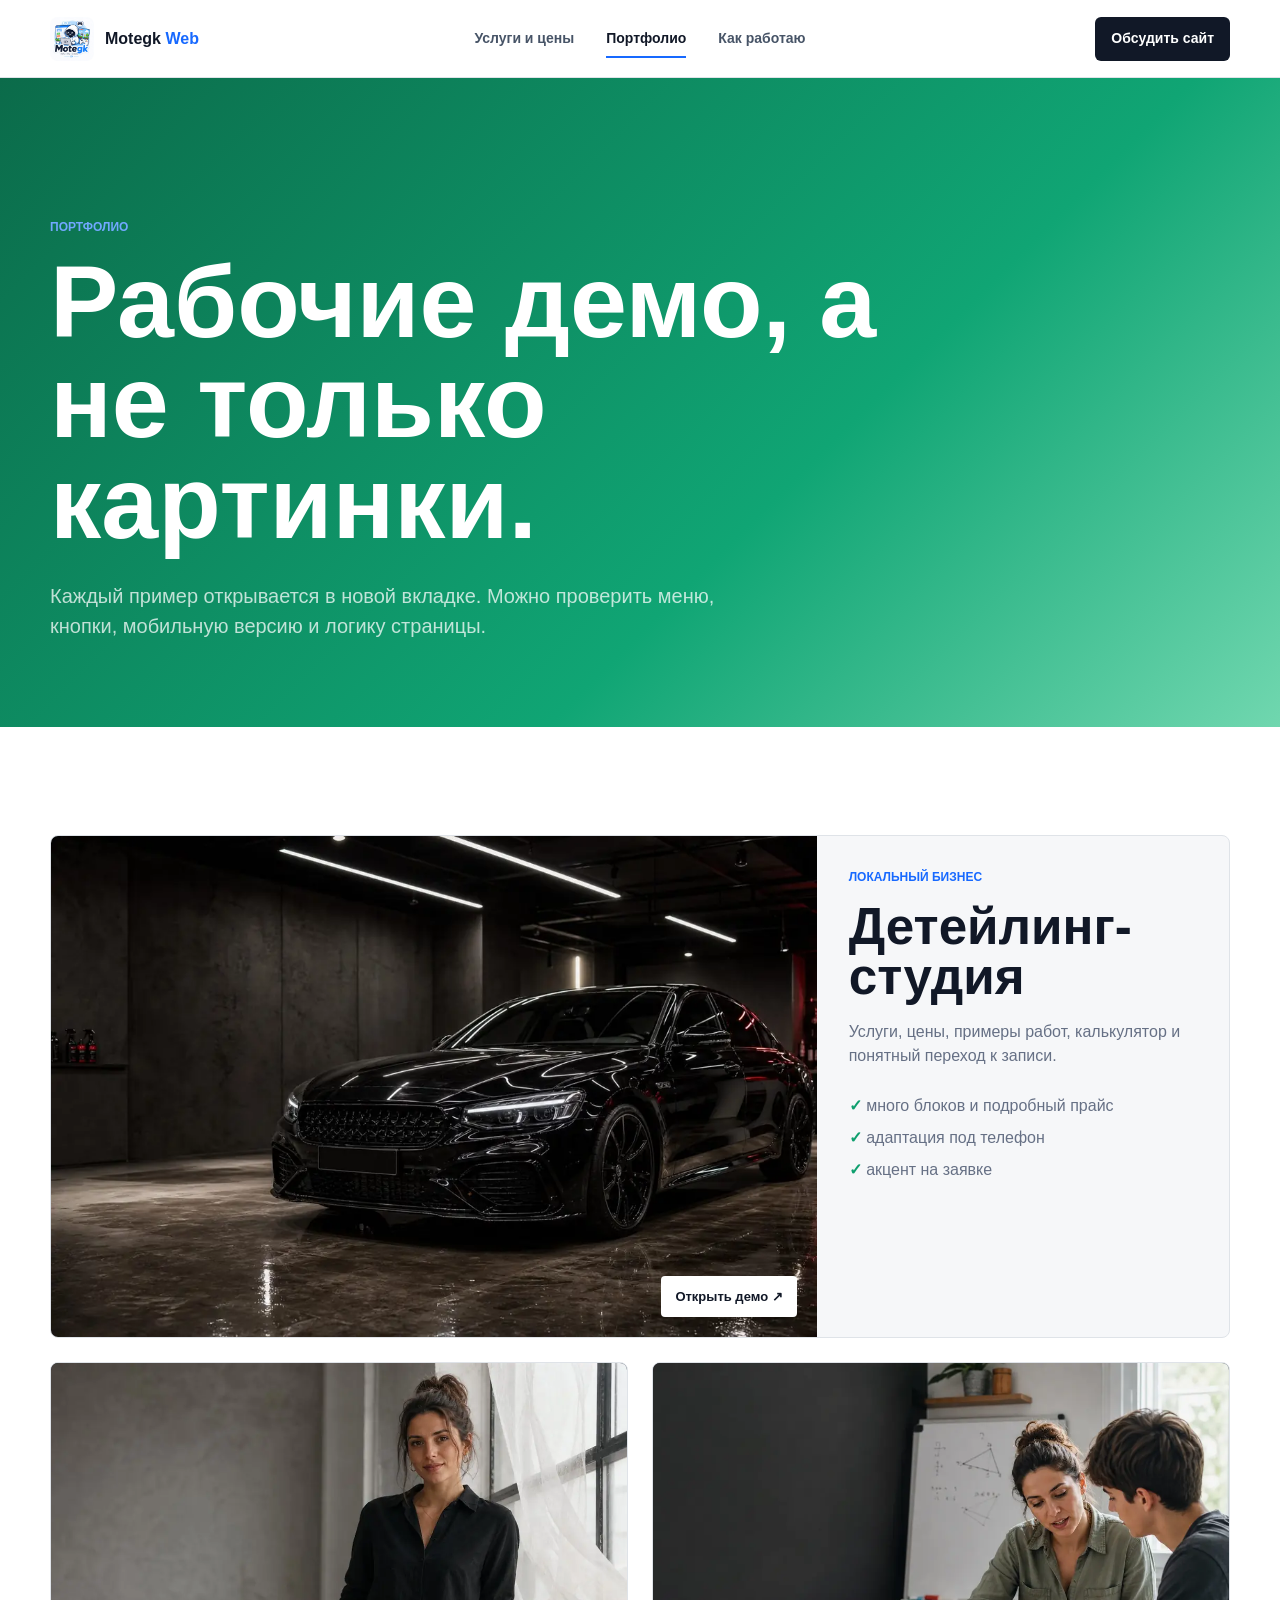
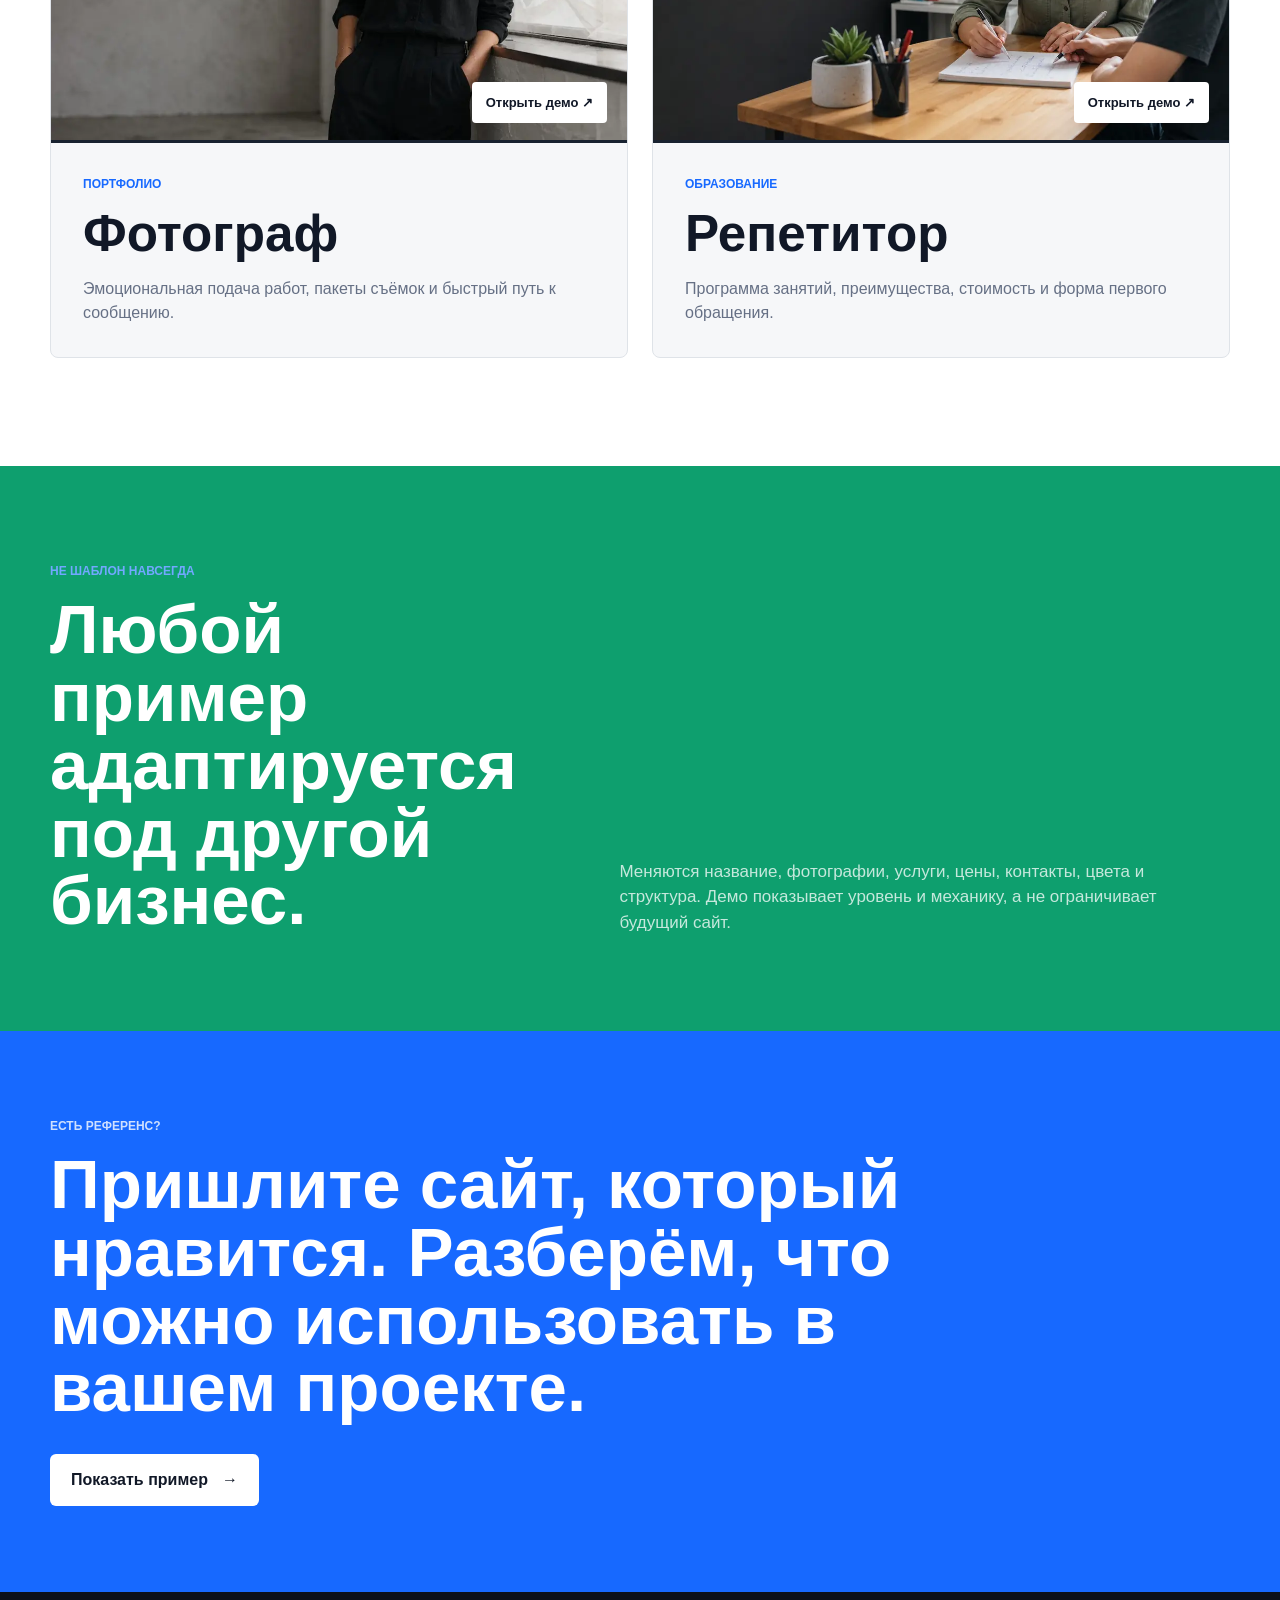
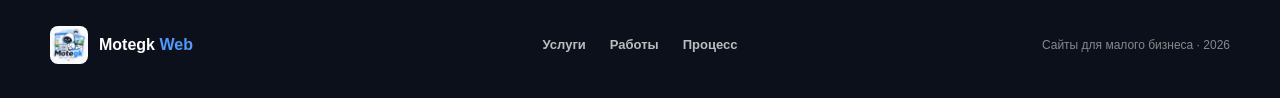
==== portfolio.html @ 1237ff7c "Add files via upload" ====
<!doctype html>
<html lang="ru">
<head><meta charset="UTF-8"><meta name="viewport" content="width=device-width, initial-scale=1.0"><meta name="description" content="Демо-сайты Motegk Web для локального бизнеса, фотографа и репетитора."><title>Портфолио | Motegk Web</title><link rel="stylesheet" href="styles.css"></head>
<body>
  <header class="site-header header-solid"><a class="brand" href="index.html"><img src="assets/logo-motegk.webp" alt=""><span>Motegk <b>Web</b></span></a><nav class="desktop-nav"><a href="services.html">Услуги и цены</a><a class="active" href="portfolio.html">Портфолио</a><a href="process.html">Как работаю</a></nav><button class="button button-small button-dark" type="button" data-contact-open>Обсудить сайт</button><button class="menu-button" type="button" data-menu aria-label="Открыть меню" aria-expanded="false"><span></span><span></span></button><nav class="mobile-nav" data-mobile-nav><a href="services.html">Услуги и цены</a><a href="portfolio.html">Портфолио</a><a href="process.html">Как работаю</a><button type="button" data-contact-open>Обсудить сайт</button></nav></header>
  <main>
    <section class="page-hero page-hero-portfolio"><p class="kicker">Портфолио</p><h1>Рабочие демо, а не только картинки.</h1><p>Каждый пример открывается в новой вкладке. Можно проверить меню, кнопки, мобильную версию и логику страницы.</p></section>
    <section class="section portfolio-list">
      <article class="project project-wide"><a class="project-media" href="https://motegk.github.io/detailing-studio-demo/" target="_blank" rel="noopener"><img src="assets/case-detailing.webp" alt="Сайт детейлинг-студии"><span>Открыть демо ↗</span></a><div class="project-copy"><p class="kicker kicker-dark">Локальный бизнес</p><h2>Детейлинг-студия</h2><p>Услуги, цены, примеры работ, калькулятор и понятный переход к записи.</p><ul><li>много блоков и подробный прайс</li><li>адаптация под телефон</li><li>акцент на заявке</li></ul></div></article>
      <article class="project"><a class="project-media" href="https://motegk.github.io/photographer-demo/" target="_blank" rel="noopener"><img src="assets/case-photographer.webp" alt="Сайт фотографа"><span>Открыть демо ↗</span></a><div class="project-copy"><p class="kicker kicker-dark">Портфолио</p><h2>Фотограф</h2><p>Эмоциональная подача работ, пакеты съёмок и быстрый путь к сообщению.</p></div></article>
      <article class="project"><a class="project-media" href="https://motegk.github.io/math-tutor-demo/" target="_blank" rel="noopener"><img src="assets/case-tutor.webp" alt="Сайт репетитора"><span>Открыть демо ↗</span></a><div class="project-copy"><p class="kicker kicker-dark">Образование</p><h2>Репетитор</h2><p>Программа занятий, преимущества, стоимость и форма первого обращения.</p></div></article>
    </section>
    <section class="custom-band"><div><p class="kicker">Не шаблон навсегда</p><h2>Любой пример адаптируется под другой бизнес.</h2></div><p>Меняются название, фотографии, услуги, цены, контакты, цвета и структура. Демо показывает уровень и механику, а не ограничивает будущий сайт.</p></section>
    <section class="cta-band"><p class="kicker">Есть референс?</p><h2>Пришлите сайт, который нравится. Разберём, что можно использовать в вашем проекте.</h2><button class="button button-light" type="button" data-contact-open>Показать пример <span>→</span></button></section>
  </main>
  <footer class="site-footer"><a class="brand brand-footer" href="index.html"><img src="assets/logo-motegk.webp" alt=""><span>Motegk <b>Web</b></span></a><div class="footer-links"><a href="services.html">Услуги</a><a href="portfolio.html">Работы</a><a href="process.html">Процесс</a></div><p>Сайты для малого бизнеса · <span data-year></span></p></footer>
  <dialog class="contact-dialog" data-contact-dialog aria-labelledby="contact-title"><div class="dialog-panel"><div class="dialog-head"><div><p class="kicker kicker-dark">Связь</p><h2 id="contact-title">Куда удобнее написать?</h2></div><button type="button" data-contact-close aria-label="Закрыть">×</button></div><div class="contact-list"><a href="https://t.me/Motegk" target="_blank" rel="noopener"><i class="tg">TG</i><span><strong>Telegram</strong><small>@Motegk</small></span><b>↗</b></a><a href="https://vk.com/motegk" target="_blank" rel="noopener"><i class="vk">VK</i><span><strong>ВКонтакте</strong><small>vk.com/motegk</small></span><b>↗</b></a><a href="https://wa.me/79126756525" target="_blank" rel="noopener"><i class="wa">WA</i><span><strong>WhatsApp</strong><small>+7 912 675-65-25</small></span><b>↗</b></a></div><p class="dialog-note">Напишите, чем занимается бизнес и какой результат нужен от сайта.</p></div></dialog>
  <script src="script.js"></script>
</body></html>
---- styles.css ----
:root {
  --ink: #111827;
  --muted: #667085;
  --paper: #f6f7f9;
  --white: #ffffff;
  --line: #dfe3e8;
  --blue: #1769ff;
  --blue-dark: #0b3caa;
  --coral: #ff5b45;
  --green: #0e9f6e;
  --yellow: #ffd24a;
  --max: 1180px;
}

* { box-sizing: border-box; }
html { overflow-x: hidden; scroll-behavior: smooth; }
body {
  margin: 0;
  overflow-x: hidden;
  background: var(--paper);
  color: var(--ink);
  font-family: Arial, Helvetica, sans-serif;
  line-height: 1.5;
}
body.menu-open { overflow: hidden; }
img { display: block; max-width: 100%; }
a { color: inherit; text-decoration: none; }
button { font: inherit; }

.site-header {
  position: absolute;
  z-index: 20;
  top: 0;
  left: 0;
  right: 0;
  display: grid;
  grid-template-columns: 1fr auto 1fr;
  align-items: center;
  min-height: 78px;
  padding: 0 max(22px, calc((100vw - var(--max)) / 2));
  border-bottom: 1px solid rgba(255,255,255,.22);
  color: white;
}
.site-header.header-solid {
  position: relative;
  border-bottom-color: var(--line);
  background: var(--white);
  color: var(--ink);
}
.brand { display: inline-flex; align-items: center; gap: 11px; width: max-content; font-weight: 900; }
.brand img { width: 44px; height: 44px; border-radius: 8px; background: white; object-fit: cover; }
.brand b { color: #4c9bff; }
.header-solid .brand b { color: var(--blue); }
.desktop-nav { display: flex; align-items: center; gap: 32px; font-size: 14px; font-weight: 800; }
.desktop-nav a { position: relative; color: rgba(255,255,255,.82); }
.header-solid .desktop-nav a { color: #475467; }
.desktop-nav a:hover, .desktop-nav a.active { color: inherit; }
.desktop-nav a.active::after { position: absolute; right: 0; bottom: -9px; left: 0; height: 2px; background: var(--blue); content: ""; }
.site-header > .button { justify-self: end; }

.button {
  display: inline-flex;
  align-items: center;
  justify-content: center;
  gap: 14px;
  min-height: 52px;
  padding: 0 21px;
  border: 0;
  border-radius: 6px;
  font-weight: 900;
  cursor: pointer;
  transition: transform .2s ease, background .2s ease, color .2s ease;
}
.button:hover { transform: translateY(-2px); }
.button-small { min-height: 44px; padding-inline: 16px; font-size: 14px; }
.button-primary { background: var(--blue); color: white; }
.button-primary:hover { background: var(--blue-dark); }
.button-dark { background: white; color: var(--ink); }
.header-solid .button-dark { background: var(--ink); color: white; }
.button-ghost { border: 1px solid rgba(255,255,255,.52); color: white; }
.button-light { background: white; color: var(--ink); }
.menu-button, .mobile-nav { display: none; }

.home-hero {
  position: relative;
  min-height: 820px;
  display: flex;
  align-items: center;
  overflow: hidden;
  background: #0d1525;
  color: white;
}
.home-hero-image { position: absolute; inset: 0; width: 100%; height: 100%; object-fit: cover; object-position: 58% center; }
.home-hero-shade { position: absolute; inset: 0; background: linear-gradient(90deg, rgba(10,17,31,.97) 0%, rgba(10,17,31,.82) 45%, rgba(10,17,31,.2) 100%), linear-gradient(0deg, rgba(10,17,31,.75), transparent 46%); }
.home-hero-inner { position: relative; z-index: 2; width: min(720px, calc(100vw - 44px)); margin-left: max(22px, calc((100vw - var(--max)) / 2)); padding: 138px 0 190px; }
.kicker { margin: 0 0 16px; color: #72a8ff; font-size: 12px; font-weight: 900; letter-spacing: 0; text-transform: uppercase; }
.kicker-dark { color: var(--blue); }
.home-hero h1 { margin: 0; font-size: clamp(70px, 10vw, 132px); line-height: .88; text-transform: uppercase; }
.hero-lead { max-width: 660px; margin: 28px 0 0; color: rgba(255,255,255,.82); font-size: clamp(20px, 2.2vw, 27px); }
.actions { display: flex; flex-wrap: wrap; gap: 12px; margin-top: 34px; }
.hero-facts {
  position: absolute;
  z-index: 2;
  right: max(22px, calc((100vw - var(--max)) / 2));
  bottom: 32px;
  left: max(22px, calc((100vw - var(--max)) / 2));
  display: grid;
  grid-template-columns: repeat(3, 1fr);
  border-top: 1px solid rgba(255,255,255,.28);
}
.hero-facts div { padding: 22px 22px 0 0; }
.hero-facts strong, .hero-facts span { display: block; }
.hero-facts strong { font-size: 24px; }
.hero-facts span { margin-top: 4px; color: rgba(255,255,255,.62); font-size: 13px; }

.section { padding: 108px max(22px, calc((100vw - var(--max)) / 2)); }
.section-title { max-width: 870px; }
.section-title h2, .section-heading h2, .showcase-copy h2, .cta-band h2, .page-hero h1, .service-row h2, .project-copy h2, .timeline h2, .brief-band h2, .extras-band h2, .price-explain h2, .custom-band h2 {
  margin: 0;
  font-size: clamp(40px, 5.4vw, 70px);
  line-height: .98;
}
.section-heading { display: grid; grid-template-columns: 1.1fr .7fr; align-items: end; gap: 72px; margin-bottom: 44px; }
.section-heading > p, .section-heading > a, .price-explain > p, .custom-band > p { margin: 0; color: var(--muted); font-size: 17px; }
.text-link { color: var(--blue) !important; font-weight: 900; }

.promise-section { background: var(--white); }
.feature-rail { display: grid; grid-template-columns: repeat(3, 1fr); margin-top: 52px; border-top: 1px solid var(--line); }
.feature-rail article { padding: 28px 34px 0 0; }
.feature-rail article + article { padding-left: 34px; border-left: 1px solid var(--line); }
.feature-rail span, .steps-line span, .timeline > article > span { color: var(--blue); font-size: 12px; font-weight: 900; }
.feature-rail h3, .steps-line h3 { margin: 18px 0 10px; font-size: 24px; line-height: 1.08; }
.feature-rail p, .steps-line p { margin: 0; color: var(--muted); }

.route-section { background: var(--paper); }
.route-grid { display: grid; grid-template-columns: repeat(3, 1fr); gap: 16px; }
.route-card { position: relative; min-height: 390px; display: flex; flex-direction: column; padding: 28px; overflow: hidden; border-radius: 8px; color: white; }
.route-card::after { position: absolute; right: -44px; bottom: -60px; width: 190px; height: 190px; border: 30px solid rgba(255,255,255,.12); border-radius: 50%; content: ""; }
.route-blue { background: var(--blue); }
.route-red { background: var(--coral); }
.route-green { background: var(--green); }
.route-number { align-self: flex-end; font-size: 13px; font-weight: 900; }
.route-card small { margin-top: 70px; color: rgba(255,255,255,.7); font-weight: 800; }
.route-card h3 { margin: 8px 0 12px; font-size: 40px; line-height: 1; }
.route-card p { max-width: 300px; margin: 0; color: rgba(255,255,255,.78); }
.route-card b { position: relative; z-index: 1; margin-top: auto; font-size: 14px; }
.route-card:hover b span { margin-left: 6px; }

.showcase-band { display: grid; grid-template-columns: .78fr 1.22fr; min-height: 650px; background: #101828; color: white; }
.showcase-copy { display: flex; flex-direction: column; justify-content: center; padding: 80px max(40px, calc((100vw - var(--max)) / 2)); padding-right: 60px; }
.showcase-copy p:not(.kicker) { margin: 24px 0 30px; color: rgba(255,255,255,.68); font-size: 17px; }
.showcase-copy .button { width: max-content; }
.showcase-image { position: relative; min-height: 520px; overflow: hidden; }
.showcase-image img { width: 100%; height: 100%; object-fit: cover; transition: transform .4s ease; }
.showcase-image:hover img { transform: scale(1.03); }
.showcase-image span, .project-media span { position: absolute; right: 20px; bottom: 20px; padding: 11px 14px; border-radius: 4px; background: white; color: var(--ink); font-size: 13px; font-weight: 900; }

.steps-preview { background: var(--white); }
.steps-line { display: grid; grid-template-columns: repeat(4, 1fr); margin: 0; padding: 0; border-top: 1px solid var(--line); list-style: none; }
.steps-line li { padding: 28px 28px 0 0; }
.steps-line li + li { padding-left: 28px; border-left: 1px solid var(--line); }
.cta-band { display: flex; min-height: 490px; flex-direction: column; align-items: flex-start; justify-content: center; padding: 86px max(22px, calc((100vw - var(--max)) / 2)); background: var(--blue); color: white; }
.cta-band h2 { max-width: 980px; }
.cta-band .kicker { color: #cfe0ff; }
.cta-band .button { margin-top: 32px; }

.site-footer { display: grid; grid-template-columns: 1fr auto 1fr; align-items: center; gap: 30px; padding: 34px max(22px, calc((100vw - var(--max)) / 2)); background: #0b101a; color: white; }
.brand-footer img { width: 38px; height: 38px; }
.footer-links { display: flex; gap: 24px; color: rgba(255,255,255,.72); font-size: 13px; font-weight: 800; }
.site-footer > p { justify-self: end; margin: 0; color: rgba(255,255,255,.5); font-size: 12px; }

.page-hero { min-height: 620px; display: flex; flex-direction: column; justify-content: flex-end; padding: 140px max(22px, calc((100vw - var(--max)) / 2)) 86px; color: white; }
.page-hero h1 { max-width: 970px; font-size: clamp(54px, 8vw, 104px); }
.page-hero > p:last-child { max-width: 720px; margin: 28px 0 0; color: rgba(255,255,255,.74); font-size: 20px; }
.page-hero-services { background: linear-gradient(135deg, #173f9e, #1769ff 64%, #62a0ff); }
.page-hero-portfolio { background: linear-gradient(135deg, #0b6b4a, #10a574 62%, #70d7af); }
.page-hero-process { background: linear-gradient(135deg, #a53123, #ff5b45 62%, #ff9e86); }

.service-list { padding-top: 0; background: var(--white); }
.service-row { display: grid; grid-template-columns: 70px 1fr .62fr; gap: 46px; padding: 76px 0; border-bottom: 1px solid var(--line); }
.service-index { color: var(--blue); font-size: 14px; font-weight: 900; }
.service-row h2 { max-width: 650px; font-size: clamp(38px, 4.6vw, 62px); }
.service-row > div:nth-child(2) > p:last-child { max-width: 650px; margin: 22px 0 0; color: var(--muted); font-size: 17px; }
.service-side { min-width: 0; padding: 28px; border: 1px solid var(--line); border-radius: 8px; background: var(--paper); }
.service-side strong, .service-side span { display: block; }
.service-side strong { font-size: 36px; line-height: 1; }
.service-side span { margin-top: 8px; color: var(--muted); font-size: 13px; }
.service-side ul { display: grid; gap: 9px; margin: 24px 0; padding: 0; list-style: none; color: #475467; }
.service-side li::before { color: var(--green); content: "✓ "; font-weight: 900; }
.service-side .button { width: 100%; }
.extras-band, .brief-band, .custom-band { display: grid; grid-template-columns: .8fr 1.2fr; gap: 70px; padding: 96px max(22px, calc((100vw - var(--max)) / 2)); background: #101828; color: white; }
.extras-grid { display: grid; grid-template-columns: repeat(2, 1fr); gap: 10px; }
.extras-grid span { padding: 18px; border: 1px solid rgba(255,255,255,.22); background: rgba(255,255,255,.05); font-weight: 800; }
.price-explain, .custom-band { grid-template-columns: .9fr 1.1fr; align-items: end; }
.price-explain { background: var(--paper); }

.portfolio-list { display: grid; grid-template-columns: repeat(2, 1fr); gap: 24px; background: var(--white); }
.project { overflow: hidden; border: 1px solid var(--line); border-radius: 8px; background: var(--paper); }
.project-wide { grid-column: 1 / -1; display: grid; grid-template-columns: 1.3fr .7fr; }
.project-media { position: relative; min-height: 380px; display: block; overflow: hidden; background: #182230; }
.project-media img { width: 100%; height: 100%; object-fit: cover; transition: transform .35s ease; }
.project-media:hover img { transform: scale(1.035); }
.project-copy { padding: 32px; }
.project-copy h2 { font-size: clamp(34px, 4vw, 54px); }
.project-copy > p:last-of-type { margin: 18px 0 0; color: var(--muted); }
.project-copy ul { display: grid; gap: 8px; margin-top: 26px; padding: 0; color: var(--muted); list-style: none; }
.project-copy li::before { color: var(--green); content: "✓ "; font-weight: 900; }
.custom-band { background: var(--green); }
.custom-band > p { color: rgba(255,255,255,.76); }

.timeline { padding-top: 0; background: var(--white); }
.timeline article { display: grid; grid-template-columns: 70px .8fr 1.1fr; gap: 46px; padding: 64px 0; border-bottom: 1px solid var(--line); }
.timeline h2 { font-size: clamp(34px, 4vw, 54px); }
.timeline article > div:last-child p { margin: 0 0 20px; color: var(--muted); font-size: 17px; }
.timeline article > div:last-child strong { font-size: 14px; }
.brief-band { background: var(--coral); }
.brief-band ol { display: grid; grid-template-columns: repeat(2, 1fr); gap: 10px; margin: 0; padding: 0; list-style: none; counter-reset: brief; }
.brief-band li { padding: 18px; border: 1px solid rgba(255,255,255,.28); background: rgba(255,255,255,.08); font-weight: 800; counter-increment: brief; }
.brief-band li::before { margin-right: 10px; color: rgba(255,255,255,.6); content: counter(brief, decimal-leading-zero); }
.faq-section { display: grid; grid-template-columns: .75fr 1.25fr; gap: 70px; background: var(--paper); }
.faq-list { display: grid; gap: 10px; }
details { border: 1px solid var(--line); border-radius: 6px; background: var(--white); }
summary { padding: 20px 22px; font-size: 17px; font-weight: 900; cursor: pointer; }
details p { margin: 0; padding: 0 22px 22px; color: var(--muted); }

.contact-dialog { width: min(560px, calc(100vw - 32px)); max-height: calc(100svh - 32px); margin: auto; padding: 0; overflow: auto; border: 0; border-radius: 8px; background: white; box-shadow: 0 30px 90px rgba(0,0,0,.32); }
.contact-dialog::backdrop { background: rgba(8,15,28,.78); backdrop-filter: blur(5px); }
.dialog-panel { padding: 30px; }
.dialog-head { display: flex; align-items: flex-start; justify-content: space-between; gap: 20px; }
.dialog-head h2 { max-width: 400px; margin: 0; font-size: 38px; line-height: 1; }
.dialog-head button { flex: 0 0 44px; width: 44px; height: 44px; padding: 0; border: 1px solid var(--line); border-radius: 4px; background: white; font-size: 29px; cursor: pointer; }
.contact-list { display: grid; gap: 10px; margin-top: 28px; }
.contact-list a { display: grid; grid-template-columns: 48px 1fr auto; align-items: center; gap: 14px; padding: 13px; border: 1px solid var(--line); border-radius: 6px; }
.contact-list a:hover { border-color: var(--ink); }
.contact-list i { display: grid; width: 48px; height: 48px; place-items: center; border-radius: 50%; color: white; font-size: 12px; font-style: normal; font-weight: 900; }
.contact-list .tg { background: #229ed9; }.contact-list .vk { background: #2787f5; }.contact-list .wa { background: #25d366; }
.contact-list strong, .contact-list small { display: block; }
.contact-list small { margin-top: 2px; color: var(--muted); }
.dialog-note { margin: 20px 0 0; color: var(--muted); font-size: 14px; }

@media (max-width: 900px) {
  .site-header { grid-template-columns: 1fr auto; }
  .desktop-nav, .site-header > .button { display: none; }
  .menu-button { position: relative; display: block; width: 44px; height: 44px; padding: 0; border: 1px solid currentColor; border-radius: 5px; background: transparent; color: inherit; cursor: pointer; }
  .menu-button span { position: absolute; left: 10px; width: 22px; height: 2px; background: currentColor; }
  .menu-button span:first-child { top: 15px; }.menu-button span:last-child { top: 25px; }
  .mobile-nav { position: absolute; top: 78px; right: 0; left: 0; padding: 12px 22px 22px; background: white; color: var(--ink); box-shadow: 0 16px 30px rgba(0,0,0,.14); }
  .mobile-nav.open { display: grid; }
  .mobile-nav a, .mobile-nav button { padding: 15px 0; border: 0; border-bottom: 1px solid var(--line); background: transparent; text-align: left; font-weight: 900; }
  .section-heading, .showcase-band, .extras-band, .price-explain, .custom-band, .brief-band, .faq-section { grid-template-columns: 1fr; gap: 36px; }
  .feature-rail, .route-grid, .steps-line { grid-template-columns: 1fr 1fr; }
  .feature-rail article:nth-child(3) { padding-left: 0; border-left: 0; }
  .route-card { min-height: 330px; }
  .showcase-copy { padding: 70px 30px; }
  .service-row, .timeline article { grid-template-columns: 55px 1fr; }
  .service-side, .timeline article > div:last-child { grid-column: 2; }
  .project-wide { grid-template-columns: 1fr; }
  .site-footer { grid-template-columns: 1fr auto; }
  .site-footer > p { display: none; }
}

@media (max-width: 620px) {
  .site-header { min-height: 70px; padding-inline: 16px; }
  .brand { font-size: 14px; }.brand img { width: 38px; height: 38px; }
  .mobile-nav { top: 70px; padding-inline: 16px; }
  .home-hero { min-height: 860px; align-items: flex-start; }
  .home-hero-image { object-position: 62% center; }
  .home-hero-shade { background: linear-gradient(90deg, rgba(10,17,31,.96), rgba(10,17,31,.62)), linear-gradient(0deg, rgba(10,17,31,.94), transparent 60%); }
  .home-hero-inner { width: calc(100vw - 32px); margin-left: 16px; padding: 142px 0 310px; }
  .home-hero h1 { font-size: 62px; overflow-wrap: break-word; }
  .hero-lead { font-size: 18px; }
  .actions { align-items: stretch; flex-direction: column; }.actions .button { width: 100%; }
  .hero-facts { right: 16px; bottom: 20px; left: 16px; grid-template-columns: 1fr; }
  .hero-facts div { padding: 13px 0; border-top: 1px solid rgba(255,255,255,.18); }
  .hero-facts div:first-child { border-top: 0; }
  .hero-facts strong { font-size: 20px; }
  .section { padding: 76px 16px; }
  .section-heading { gap: 24px; margin-bottom: 32px; }
  .section-title h2, .section-heading h2, .showcase-copy h2, .cta-band h2, .service-row h2, .extras-band h2, .price-explain h2, .custom-band h2, .brief-band h2 { font-size: 39px; }
  .feature-rail, .route-grid, .steps-line, .extras-grid, .portfolio-list, .brief-band ol { grid-template-columns: 1fr; }
  .feature-rail article, .feature-rail article + article { padding: 24px 0; border-left: 0; border-bottom: 1px solid var(--line); }
  .route-card { min-height: 350px; }
  .showcase-band { min-height: 0; }
  .showcase-copy { padding: 68px 16px; }
  .showcase-image { min-height: 390px; }
  .steps-line li, .steps-line li + li { padding: 24px 0; border-left: 0; border-bottom: 1px solid var(--line); }
  .cta-band { min-height: 430px; padding: 70px 16px; }
  .page-hero { min-height: 540px; padding: 130px 16px 66px; }
  .page-hero h1 { font-size: 54px; overflow-wrap: anywhere; }
  .page-hero > p:last-child { font-size: 17px; }
  .service-row, .timeline article { grid-template-columns: 1fr; gap: 22px; padding: 58px 0; }
  .service-side, .timeline article > div:last-child { grid-column: 1; }
  .portfolio-list { gap: 16px; }
  .project-wide { display: block; }
  .project-media { min-height: 270px; }
  .project-copy { padding: 24px; }
  .extras-band, .brief-band, .custom-band { padding: 72px 16px; }
  .site-footer { grid-template-columns: 1fr; align-items: flex-start; padding: 30px 16px; }
  .footer-links { flex-wrap: wrap; gap: 16px; }
  .dialog-panel { padding: 22px; }.dialog-head h2 { font-size: 31px; }
}
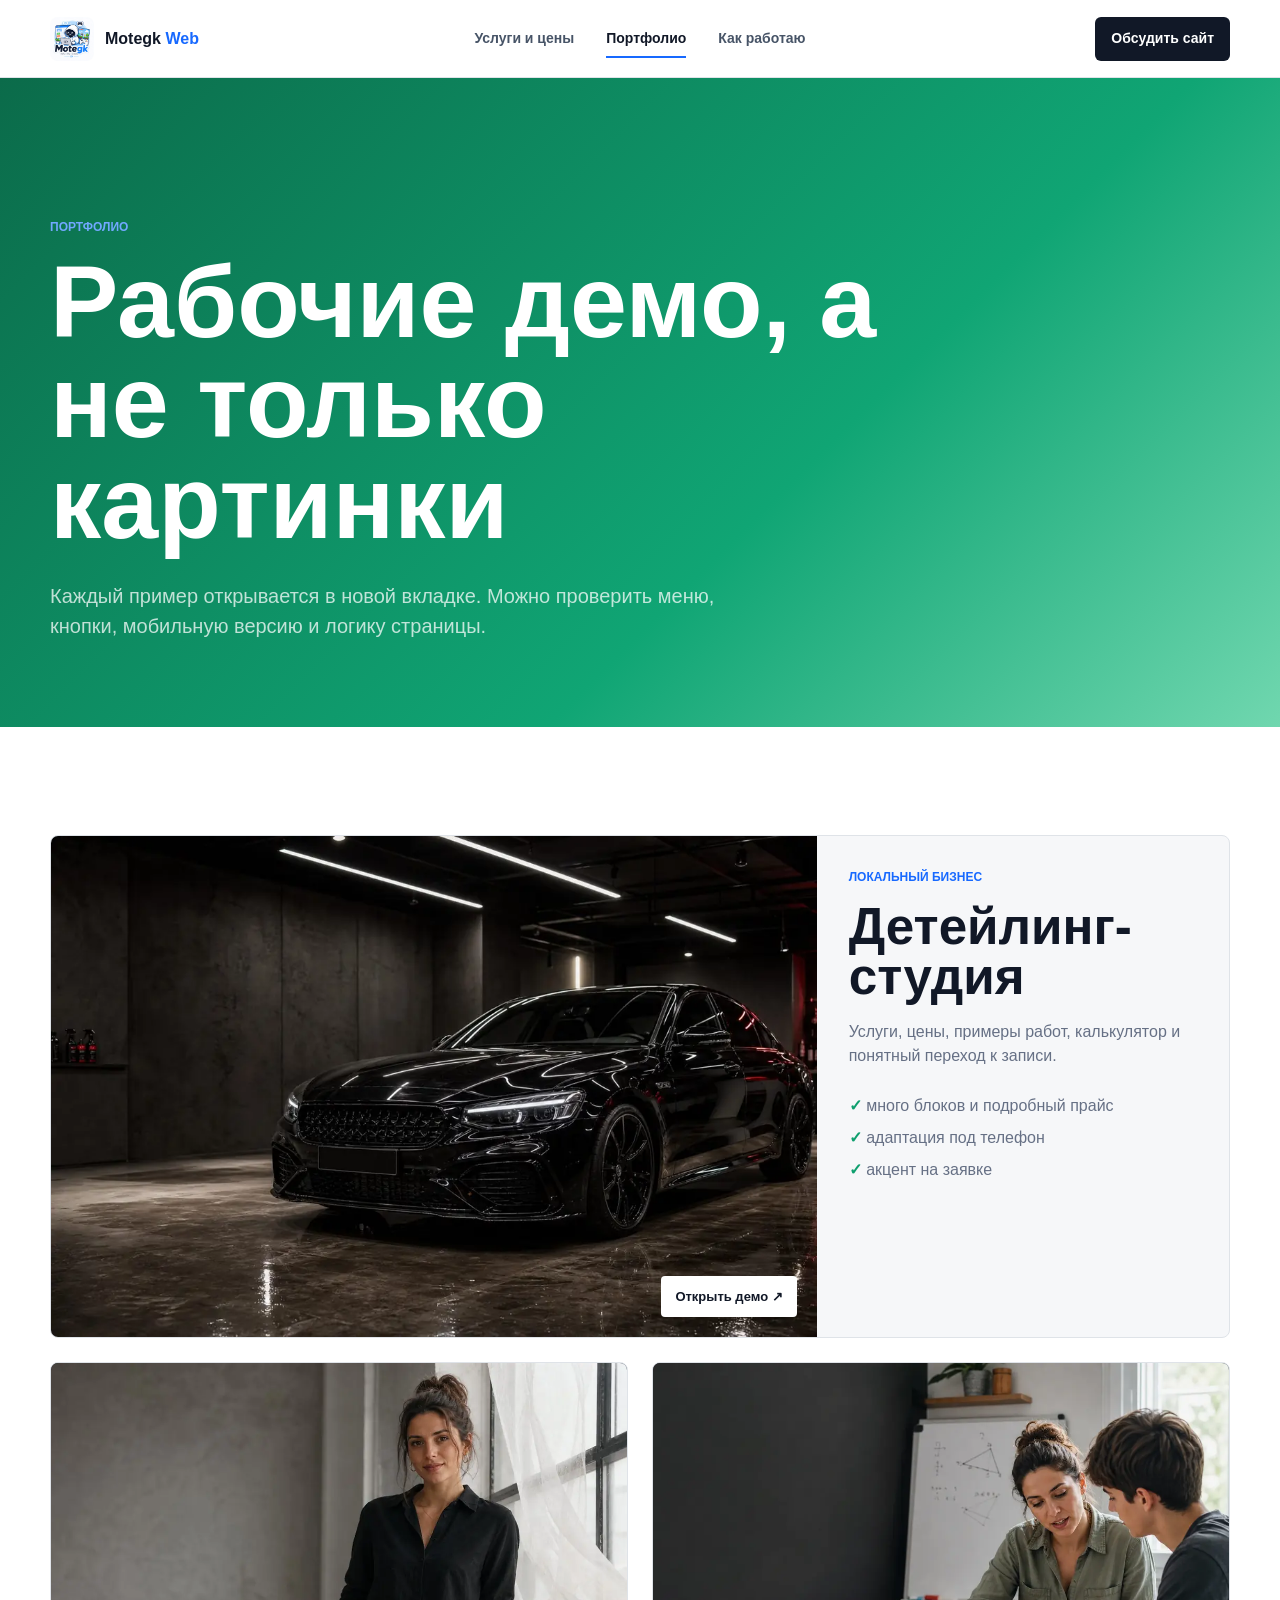
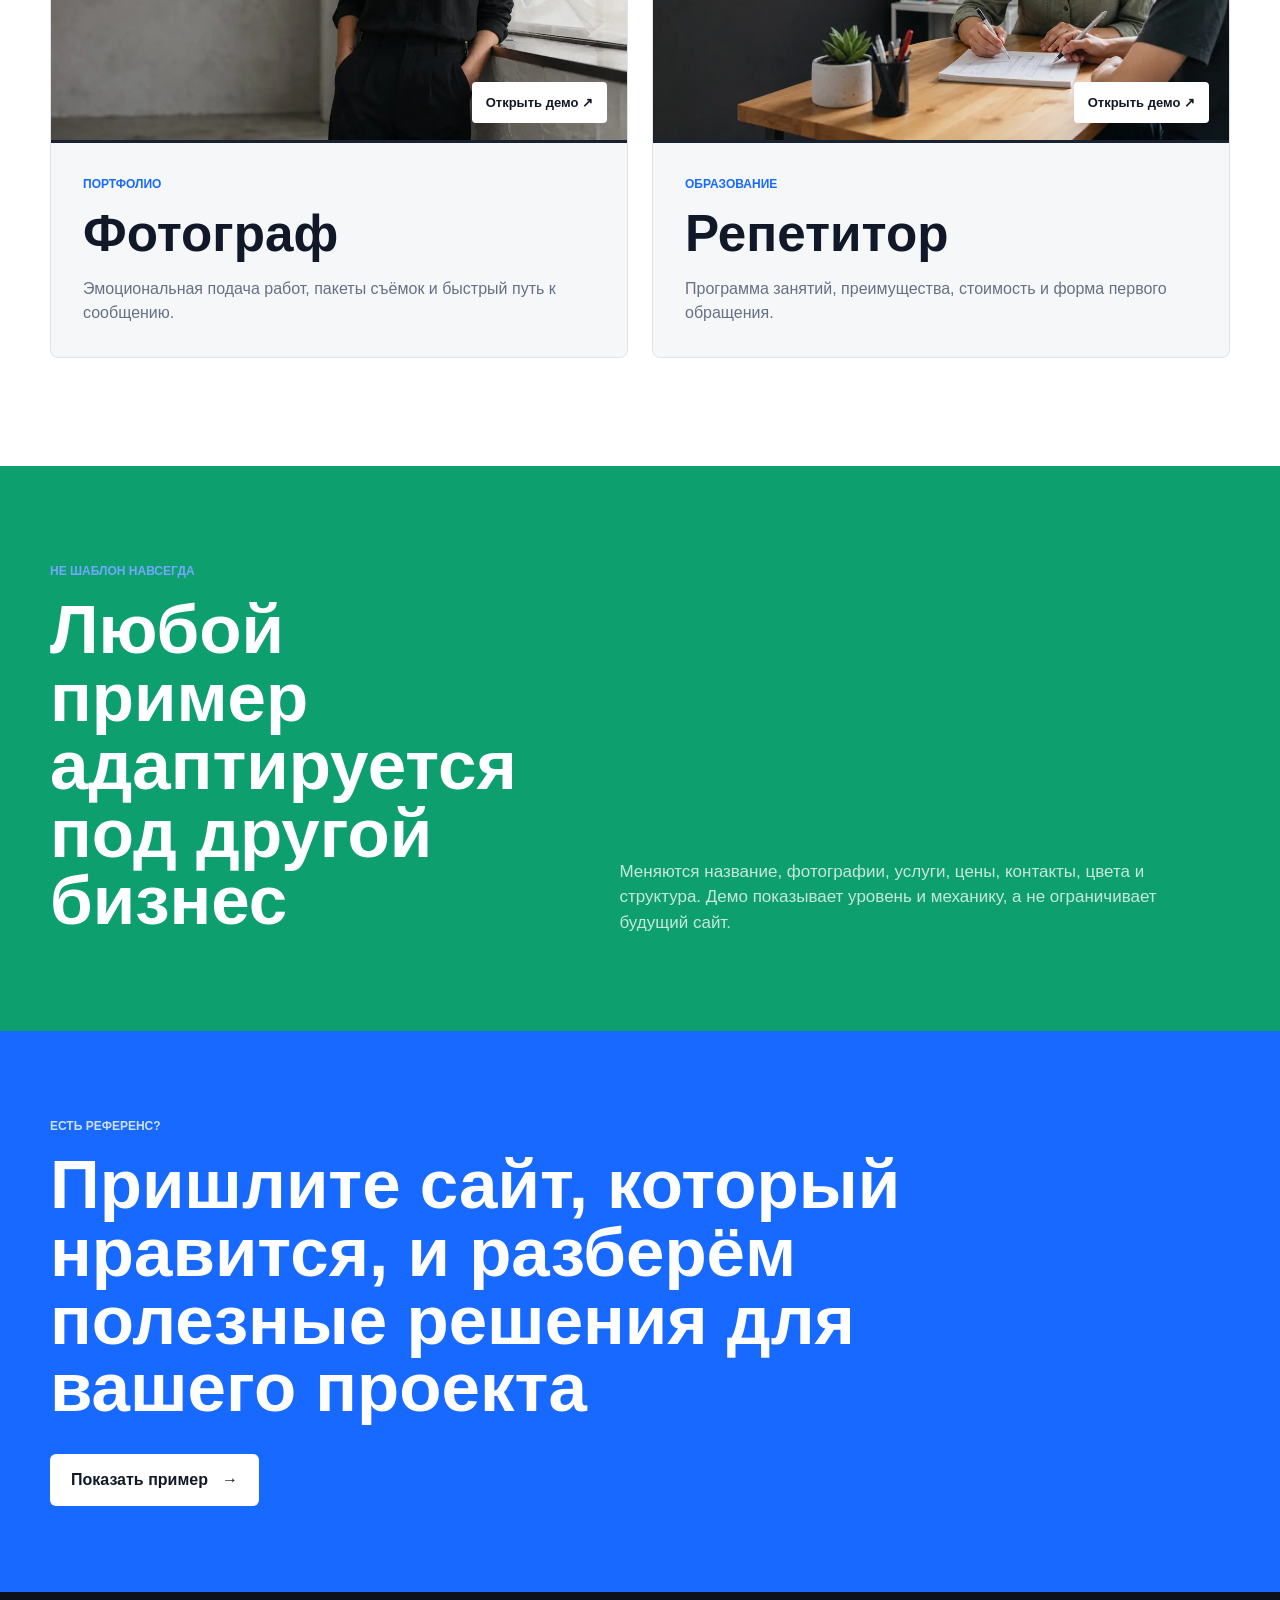
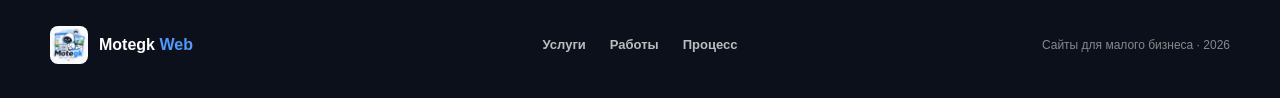
==== commit 3f4f6299: "Add files via upload" ====
--- a/portfolio.html
+++ b/portfolio.html
@@ -1,19 +1,19 @@
 <!doctype html>
 <html lang="ru">
-<head><meta charset="UTF-8"><meta name="viewport" content="width=device-width, initial-scale=1.0"><meta name="description" content="Демо-сайты Motegk Web для локального бизнеса, фотографа и репетитора."><title>Портфолио | Motegk Web</title><link rel="stylesheet" href="styles.css"></head>
+<head><meta charset="UTF-8"><meta name="viewport" content="width=device-width, initial-scale=1.0"><meta name="description" content="Демо-сайты Motegk Web для локального бизнеса, фотографа и репетитора."><title>Портфолио | Motegk Web</title><link rel="stylesheet" href="styles.css?v=2"></head>
 <body>
   <header class="site-header header-solid"><a class="brand" href="index.html"><img src="assets/logo-motegk.webp" alt=""><span>Motegk <b>Web</b></span></a><nav class="desktop-nav"><a href="services.html">Услуги и цены</a><a class="active" href="portfolio.html">Портфолио</a><a href="process.html">Как работаю</a></nav><button class="button button-small button-dark" type="button" data-contact-open>Обсудить сайт</button><button class="menu-button" type="button" data-menu aria-label="Открыть меню" aria-expanded="false"><span></span><span></span></button><nav class="mobile-nav" data-mobile-nav><a href="services.html">Услуги и цены</a><a href="portfolio.html">Портфолио</a><a href="process.html">Как работаю</a><button type="button" data-contact-open>Обсудить сайт</button></nav></header>
   <main>
-    <section class="page-hero page-hero-portfolio"><p class="kicker">Портфолио</p><h1>Рабочие демо, а не только картинки.</h1><p>Каждый пример открывается в новой вкладке. Можно проверить меню, кнопки, мобильную версию и логику страницы.</p></section>
+    <section class="page-hero page-hero-portfolio"><p class="kicker">Портфолио</p><h1>Рабочие демо, а не только картинки</h1><p>Каждый пример открывается в новой вкладке. Можно проверить меню, кнопки, мобильную версию и логику страницы.</p></section>
     <section class="section portfolio-list">
       <article class="project project-wide"><a class="project-media" href="https://motegk.github.io/detailing-studio-demo/" target="_blank" rel="noopener"><img src="assets/case-detailing.webp" alt="Сайт детейлинг-студии"><span>Открыть демо ↗</span></a><div class="project-copy"><p class="kicker kicker-dark">Локальный бизнес</p><h2>Детейлинг-студия</h2><p>Услуги, цены, примеры работ, калькулятор и понятный переход к записи.</p><ul><li>много блоков и подробный прайс</li><li>адаптация под телефон</li><li>акцент на заявке</li></ul></div></article>
       <article class="project"><a class="project-media" href="https://motegk.github.io/photographer-demo/" target="_blank" rel="noopener"><img src="assets/case-photographer.webp" alt="Сайт фотографа"><span>Открыть демо ↗</span></a><div class="project-copy"><p class="kicker kicker-dark">Портфолио</p><h2>Фотограф</h2><p>Эмоциональная подача работ, пакеты съёмок и быстрый путь к сообщению.</p></div></article>
       <article class="project"><a class="project-media" href="https://motegk.github.io/math-tutor-demo/" target="_blank" rel="noopener"><img src="assets/case-tutor.webp" alt="Сайт репетитора"><span>Открыть демо ↗</span></a><div class="project-copy"><p class="kicker kicker-dark">Образование</p><h2>Репетитор</h2><p>Программа занятий, преимущества, стоимость и форма первого обращения.</p></div></article>
     </section>
-    <section class="custom-band"><div><p class="kicker">Не шаблон навсегда</p><h2>Любой пример адаптируется под другой бизнес.</h2></div><p>Меняются название, фотографии, услуги, цены, контакты, цвета и структура. Демо показывает уровень и механику, а не ограничивает будущий сайт.</p></section>
-    <section class="cta-band"><p class="kicker">Есть референс?</p><h2>Пришлите сайт, который нравится. Разберём, что можно использовать в вашем проекте.</h2><button class="button button-light" type="button" data-contact-open>Показать пример <span>→</span></button></section>
+    <section class="custom-band"><div><p class="kicker">Не шаблон навсегда</p><h2>Любой пример адаптируется под другой бизнес</h2></div><p>Меняются название, фотографии, услуги, цены, контакты, цвета и структура. Демо показывает уровень и механику, а не ограничивает будущий сайт.</p></section>
+    <section class="cta-band"><p class="kicker">Есть референс?</p><h2>Пришлите сайт, который нравится, и разберём полезные решения для вашего проекта</h2><button class="button button-light" type="button" data-contact-open>Показать пример <span>→</span></button></section>
   </main>
   <footer class="site-footer"><a class="brand brand-footer" href="index.html"><img src="assets/logo-motegk.webp" alt=""><span>Motegk <b>Web</b></span></a><div class="footer-links"><a href="services.html">Услуги</a><a href="portfolio.html">Работы</a><a href="process.html">Процесс</a></div><p>Сайты для малого бизнеса · <span data-year></span></p></footer>
   <dialog class="contact-dialog" data-contact-dialog aria-labelledby="contact-title"><div class="dialog-panel"><div class="dialog-head"><div><p class="kicker kicker-dark">Связь</p><h2 id="contact-title">Куда удобнее написать?</h2></div><button type="button" data-contact-close aria-label="Закрыть">×</button></div><div class="contact-list"><a href="https://t.me/Motegk" target="_blank" rel="noopener"><i class="tg">TG</i><span><strong>Telegram</strong><small>@Motegk</small></span><b>↗</b></a><a href="https://vk.com/motegk" target="_blank" rel="noopener"><i class="vk">VK</i><span><strong>ВКонтакте</strong><small>vk.com/motegk</small></span><b>↗</b></a><a href="https://wa.me/79126756525" target="_blank" rel="noopener"><i class="wa">WA</i><span><strong>WhatsApp</strong><small>+7 912 675-65-25</small></span><b>↗</b></a></div><p class="dialog-note">Напишите, чем занимается бизнес и какой результат нужен от сайта.</p></div></dialog>
-  <script src="script.js"></script>
+  <script src="script.js?v=2"></script>
 </body></html>
--- a/styles.css
+++ b/styles.css
@@ -132,6 +132,16 @@
 .feature-rail h3, .steps-line h3 { margin: 18px 0 10px; font-size: 24px; line-height: 1.08; }
 .feature-rail p, .steps-line p { margin: 0; color: var(--muted); }
 
+.difference-band { display: grid; grid-template-columns: .92fr 1.08fr; gap: 88px; padding: 100px max(22px, calc((100vw - var(--max)) / 2)); background: #101828; color: white; }
+.difference-copy { align-self: center; }
+.difference-copy h2 { max-width: 680px; margin: 0; font-size: clamp(40px, 5.1vw, 68px); line-height: .98; }
+.difference-copy > p:last-child { max-width: 610px; margin: 28px 0 0; color: rgba(255,255,255,.66); font-size: 17px; }
+.difference-list { border-top: 1px solid rgba(255,255,255,.24); }
+.difference-list article { display: grid; grid-template-columns: 42px 1fr; gap: 18px; padding: 24px 0; border-bottom: 1px solid rgba(255,255,255,.18); }
+.difference-list span { color: #72a8ff; font-size: 12px; font-weight: 900; }
+.difference-list h3 { margin: 0 0 6px; font-size: 22px; }
+.difference-list p { margin: 0; color: rgba(255,255,255,.6); }
+
 .route-section { background: var(--paper); }
 .route-grid { display: grid; grid-template-columns: repeat(3, 1fr); gap: 16px; }
 .route-card { position: relative; min-height: 390px; display: flex; flex-direction: column; padding: 28px; overflow: hidden; border-radius: 8px; color: white; }
@@ -247,7 +257,7 @@
   .mobile-nav { position: absolute; top: 78px; right: 0; left: 0; padding: 12px 22px 22px; background: white; color: var(--ink); box-shadow: 0 16px 30px rgba(0,0,0,.14); }
   .mobile-nav.open { display: grid; }
   .mobile-nav a, .mobile-nav button { padding: 15px 0; border: 0; border-bottom: 1px solid var(--line); background: transparent; text-align: left; font-weight: 900; }
-  .section-heading, .showcase-band, .extras-band, .price-explain, .custom-band, .brief-band, .faq-section { grid-template-columns: 1fr; gap: 36px; }
+  .section-heading, .showcase-band, .difference-band, .extras-band, .price-explain, .custom-band, .brief-band, .faq-section { grid-template-columns: 1fr; gap: 36px; }
   .feature-rail, .route-grid, .steps-line { grid-template-columns: 1fr 1fr; }
   .feature-rail article:nth-child(3) { padding-left: 0; border-left: 0; }
   .route-card { min-height: 330px; }
@@ -267,7 +277,7 @@
   .home-hero-image { object-position: 62% center; }
   .home-hero-shade { background: linear-gradient(90deg, rgba(10,17,31,.96), rgba(10,17,31,.62)), linear-gradient(0deg, rgba(10,17,31,.94), transparent 60%); }
   .home-hero-inner { width: calc(100vw - 32px); margin-left: 16px; padding: 142px 0 310px; }
-  .home-hero h1 { font-size: 62px; overflow-wrap: break-word; }
+  .home-hero h1 { font-size: clamp(46px, 15vw, 56px); overflow-wrap: normal; word-break: normal; }
   .hero-lead { font-size: 18px; }
   .actions { align-items: stretch; flex-direction: column; }.actions .button { width: 100%; }
   .hero-facts { right: 16px; bottom: 20px; left: 16px; grid-template-columns: 1fr; }
@@ -276,17 +286,19 @@
   .hero-facts strong { font-size: 20px; }
   .section { padding: 76px 16px; }
   .section-heading { gap: 24px; margin-bottom: 32px; }
-  .section-title h2, .section-heading h2, .showcase-copy h2, .cta-band h2, .service-row h2, .extras-band h2, .price-explain h2, .custom-band h2, .brief-band h2 { font-size: 39px; }
+  .section-title h2, .section-heading h2, .showcase-copy h2, .difference-copy h2, .cta-band h2, .service-row h2, .extras-band h2, .price-explain h2, .custom-band h2, .brief-band h2 { font-size: clamp(32px, 10vw, 38px); overflow-wrap: normal; word-break: normal; }
+  .difference-band { padding: 72px 16px; }
   .feature-rail, .route-grid, .steps-line, .extras-grid, .portfolio-list, .brief-band ol { grid-template-columns: 1fr; }
   .feature-rail article, .feature-rail article + article { padding: 24px 0; border-left: 0; border-bottom: 1px solid var(--line); }
   .route-card { min-height: 350px; }
+  .route-card h3 { font-size: 34px; }
   .showcase-band { min-height: 0; }
   .showcase-copy { padding: 68px 16px; }
   .showcase-image { min-height: 390px; }
   .steps-line li, .steps-line li + li { padding: 24px 0; border-left: 0; border-bottom: 1px solid var(--line); }
   .cta-band { min-height: 430px; padding: 70px 16px; }
   .page-hero { min-height: 540px; padding: 130px 16px 66px; }
-  .page-hero h1 { font-size: 54px; overflow-wrap: anywhere; }
+  .page-hero h1 { font-size: clamp(40px, 13vw, 50px); overflow-wrap: normal; word-break: normal; }
   .page-hero > p:last-child { font-size: 17px; }
   .service-row, .timeline article { grid-template-columns: 1fr; gap: 22px; padding: 58px 0; }
   .service-side, .timeline article > div:last-child { grid-column: 1; }
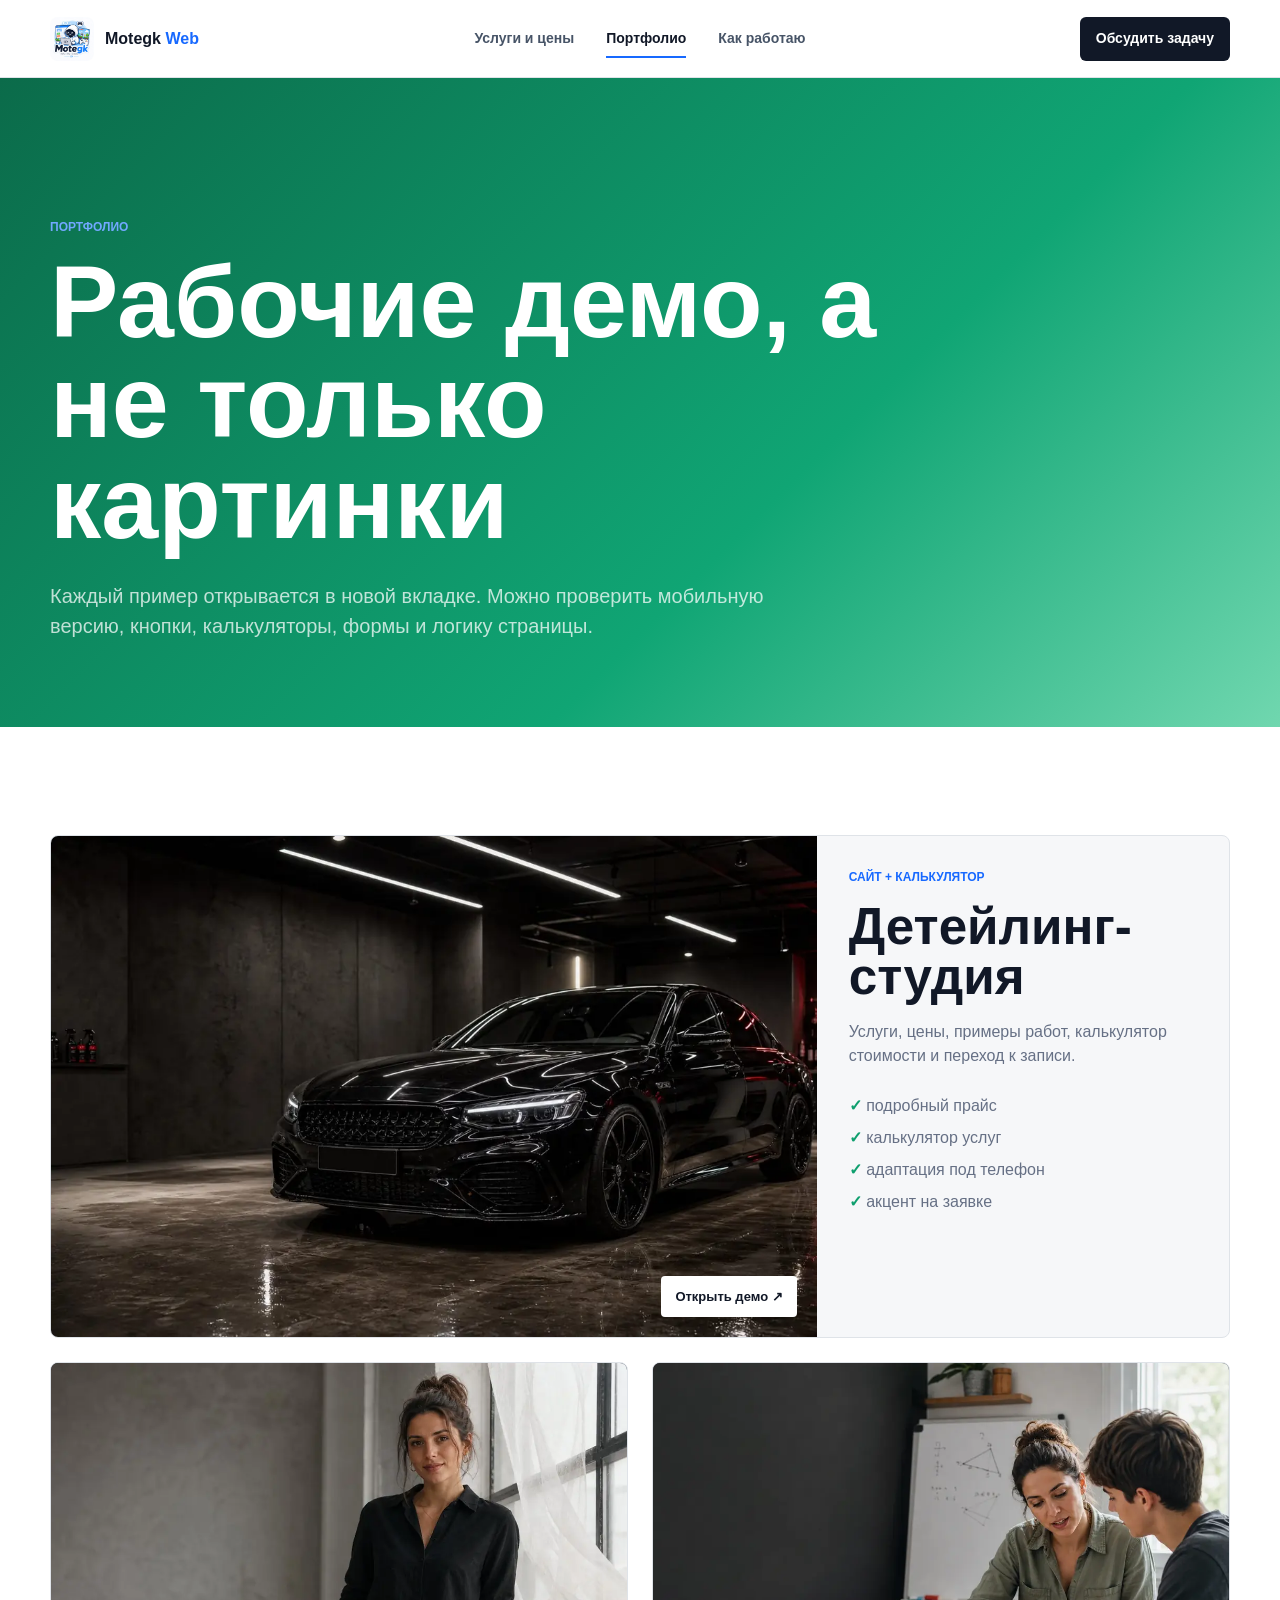
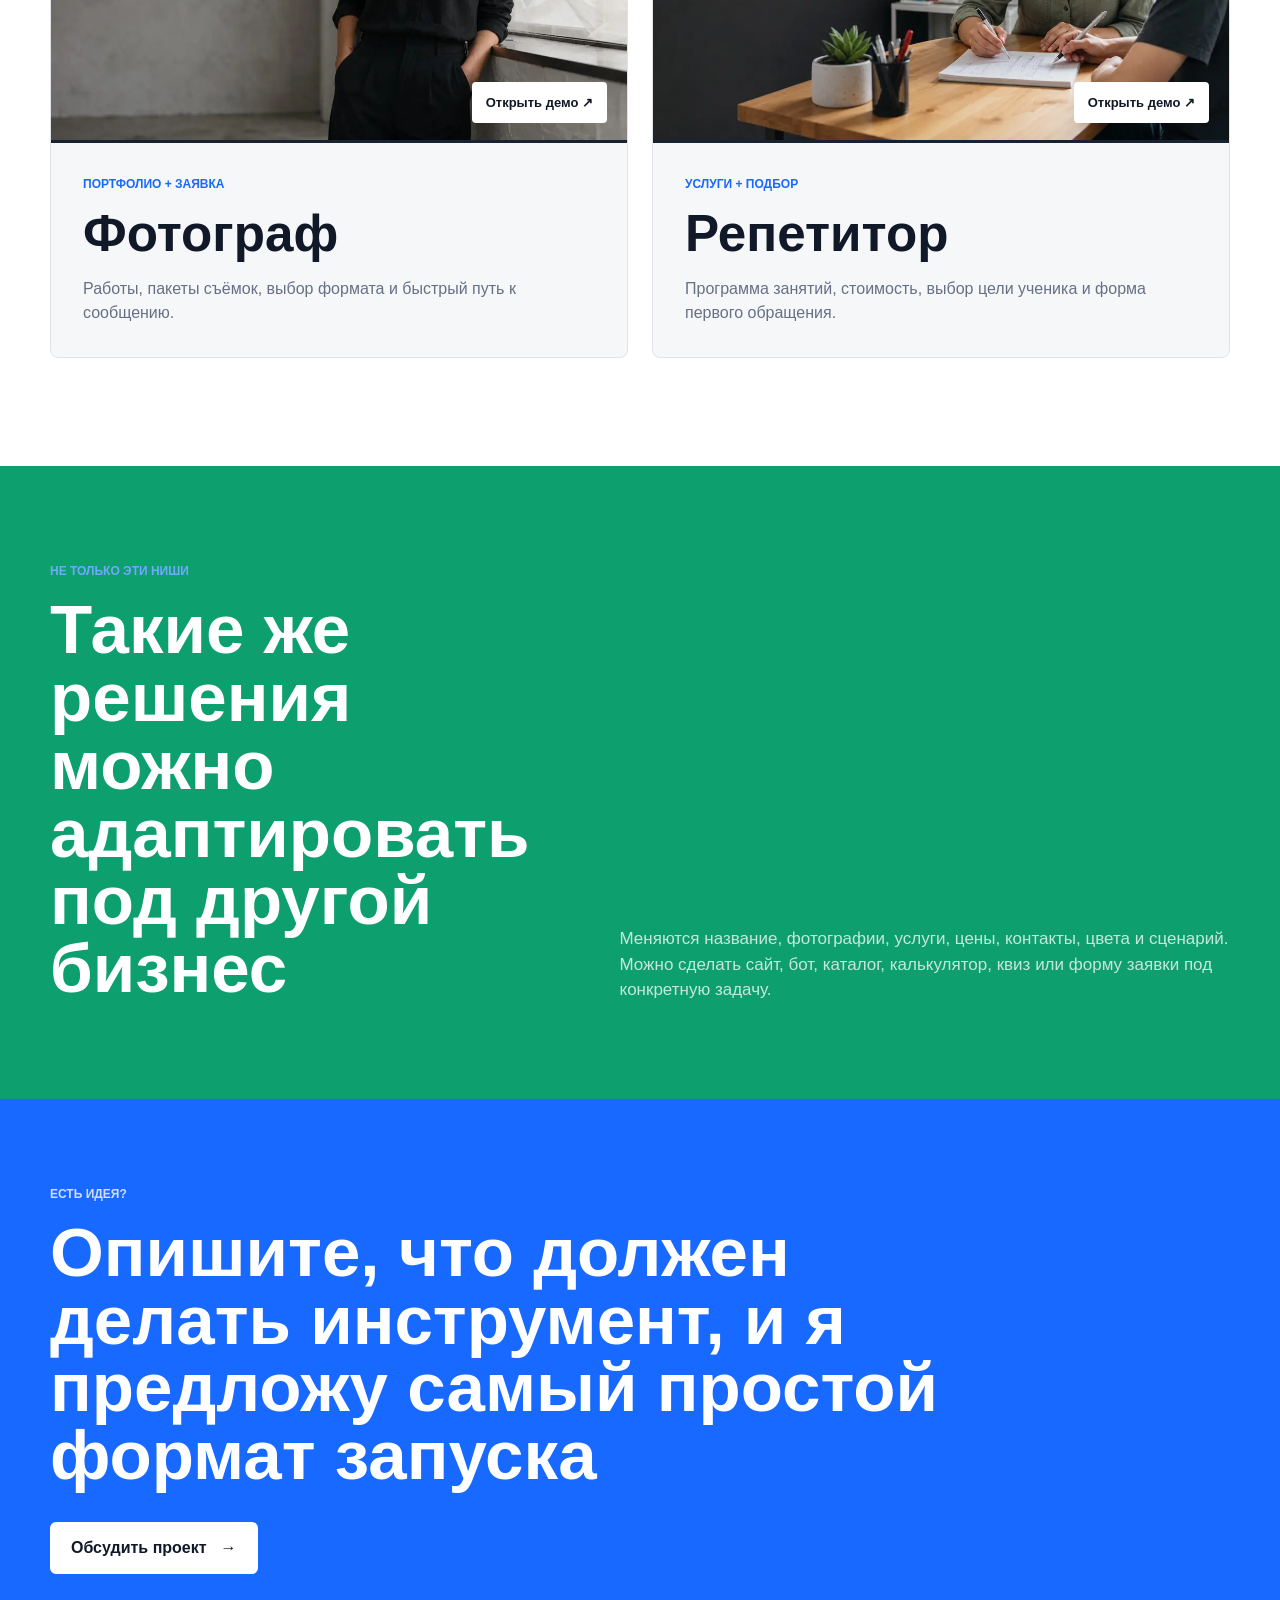
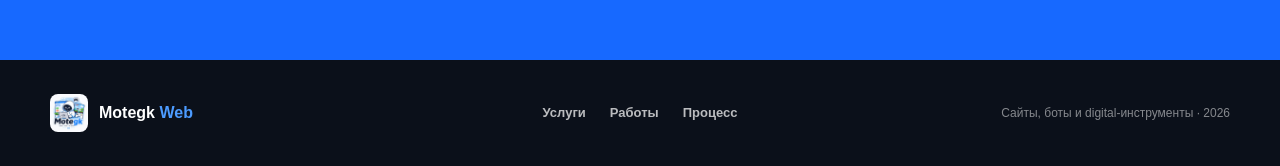
==== commit 60258b15: "Add files via upload" ====
--- a/portfolio.html
+++ b/portfolio.html
@@ -1,19 +1,26 @@
 <!doctype html>
 <html lang="ru">
-<head><meta charset="UTF-8"><meta name="viewport" content="width=device-width, initial-scale=1.0"><meta name="description" content="Демо-сайты Motegk Web для локального бизнеса, фотографа и репетитора."><title>Портфолио | Motegk Web</title><link rel="stylesheet" href="styles.css?v=2"></head>
+<head>
+  <meta charset="UTF-8">
+  <meta name="viewport" content="width=device-width, initial-scale=1.0">
+  <meta name="description" content="Рабочие демо Motegk Web: сайты, калькуляторы, формы заявок и интерактивные страницы для бизнеса.">
+  <title>Портфолио | Motegk Web</title>
+  <link rel="stylesheet" href="styles.css?v=3">
+</head>
 <body>
-  <header class="site-header header-solid"><a class="brand" href="index.html"><img src="assets/logo-motegk.webp" alt=""><span>Motegk <b>Web</b></span></a><nav class="desktop-nav"><a href="services.html">Услуги и цены</a><a class="active" href="portfolio.html">Портфолио</a><a href="process.html">Как работаю</a></nav><button class="button button-small button-dark" type="button" data-contact-open>Обсудить сайт</button><button class="menu-button" type="button" data-menu aria-label="Открыть меню" aria-expanded="false"><span></span><span></span></button><nav class="mobile-nav" data-mobile-nav><a href="services.html">Услуги и цены</a><a href="portfolio.html">Портфолио</a><a href="process.html">Как работаю</a><button type="button" data-contact-open>Обсудить сайт</button></nav></header>
+  <header class="site-header header-solid"><a class="brand" href="index.html"><img src="assets/logo-motegk.webp" alt=""><span>Motegk <b>Web</b></span></a><nav class="desktop-nav"><a href="services.html">Услуги и цены</a><a class="active" href="portfolio.html">Портфолио</a><a href="process.html">Как работаю</a></nav><button class="button button-small button-dark" type="button" data-contact-open>Обсудить задачу</button><button class="menu-button" type="button" data-menu aria-label="Открыть меню" aria-expanded="false"><span></span><span></span></button><nav class="mobile-nav" data-mobile-nav><a href="services.html">Услуги и цены</a><a href="portfolio.html">Портфолио</a><a href="process.html">Как работаю</a><button type="button" data-contact-open>Обсудить задачу</button></nav></header>
   <main>
-    <section class="page-hero page-hero-portfolio"><p class="kicker">Портфолио</p><h1>Рабочие демо, а не только картинки</h1><p>Каждый пример открывается в новой вкладке. Можно проверить меню, кнопки, мобильную версию и логику страницы.</p></section>
+    <section class="page-hero page-hero-portfolio"><p class="kicker">Портфолио</p><h1>Рабочие демо, а не только картинки</h1><p>Каждый пример открывается в новой вкладке. Можно проверить мобильную версию, кнопки, калькуляторы, формы и логику страницы.</p></section>
     <section class="section portfolio-list">
-      <article class="project project-wide"><a class="project-media" href="https://motegk.github.io/detailing-studio-demo/" target="_blank" rel="noopener"><img src="assets/case-detailing.webp" alt="Сайт детейлинг-студии"><span>Открыть демо ↗</span></a><div class="project-copy"><p class="kicker kicker-dark">Локальный бизнес</p><h2>Детейлинг-студия</h2><p>Услуги, цены, примеры работ, калькулятор и понятный переход к записи.</p><ul><li>много блоков и подробный прайс</li><li>адаптация под телефон</li><li>акцент на заявке</li></ul></div></article>
-      <article class="project"><a class="project-media" href="https://motegk.github.io/photographer-demo/" target="_blank" rel="noopener"><img src="assets/case-photographer.webp" alt="Сайт фотографа"><span>Открыть демо ↗</span></a><div class="project-copy"><p class="kicker kicker-dark">Портфолио</p><h2>Фотограф</h2><p>Эмоциональная подача работ, пакеты съёмок и быстрый путь к сообщению.</p></div></article>
-      <article class="project"><a class="project-media" href="https://motegk.github.io/math-tutor-demo/" target="_blank" rel="noopener"><img src="assets/case-tutor.webp" alt="Сайт репетитора"><span>Открыть демо ↗</span></a><div class="project-copy"><p class="kicker kicker-dark">Образование</p><h2>Репетитор</h2><p>Программа занятий, преимущества, стоимость и форма первого обращения.</p></div></article>
+      <article class="project project-wide"><a class="project-media" href="https://motegk.github.io/detailing-studio-demo/" target="_blank" rel="noopener"><img src="assets/case-detailing.webp" alt="Демо для детейлинг-студии"><span>Открыть демо ↗</span></a><div class="project-copy"><p class="kicker kicker-dark">Сайт + калькулятор</p><h2>Детейлинг-студия</h2><p>Услуги, цены, примеры работ, калькулятор стоимости и переход к записи.</p><ul><li>подробный прайс</li><li>калькулятор услуг</li><li>адаптация под телефон</li><li>акцент на заявке</li></ul></div></article>
+      <article class="project"><a class="project-media" href="https://motegk.github.io/photographer-demo/" target="_blank" rel="noopener"><img src="assets/case-photographer.webp" alt="Демо для фотографа"><span>Открыть демо ↗</span></a><div class="project-copy"><p class="kicker kicker-dark">Портфолио + заявка</p><h2>Фотограф</h2><p>Работы, пакеты съёмок, выбор формата и быстрый путь к сообщению.</p></div></article>
+      <article class="project"><a class="project-media" href="https://motegk.github.io/math-tutor-demo/" target="_blank" rel="noopener"><img src="assets/case-tutor.webp" alt="Демо для репетитора"><span>Открыть демо ↗</span></a><div class="project-copy"><p class="kicker kicker-dark">Услуги + подбор</p><h2>Репетитор</h2><p>Программа занятий, стоимость, выбор цели ученика и форма первого обращения.</p></div></article>
     </section>
-    <section class="custom-band"><div><p class="kicker">Не шаблон навсегда</p><h2>Любой пример адаптируется под другой бизнес</h2></div><p>Меняются название, фотографии, услуги, цены, контакты, цвета и структура. Демо показывает уровень и механику, а не ограничивает будущий сайт.</p></section>
-    <section class="cta-band"><p class="kicker">Есть референс?</p><h2>Пришлите сайт, который нравится, и разберём полезные решения для вашего проекта</h2><button class="button button-light" type="button" data-contact-open>Показать пример <span>→</span></button></section>
+    <section class="custom-band"><div><p class="kicker">Не только эти ниши</p><h2>Такие же решения можно адаптировать под другой бизнес</h2></div><p>Меняются название, фотографии, услуги, цены, контакты, цвета и сценарий. Можно сделать сайт, бот, каталог, калькулятор, квиз или форму заявки под конкретную задачу.</p></section>
+    <section class="cta-band"><p class="kicker">Есть идея?</p><h2>Опишите, что должен делать инструмент, и я предложу самый простой формат запуска</h2><button class="button button-light" type="button" data-contact-open>Обсудить проект <span>→</span></button></section>
   </main>
-  <footer class="site-footer"><a class="brand brand-footer" href="index.html"><img src="assets/logo-motegk.webp" alt=""><span>Motegk <b>Web</b></span></a><div class="footer-links"><a href="services.html">Услуги</a><a href="portfolio.html">Работы</a><a href="process.html">Процесс</a></div><p>Сайты для малого бизнеса · <span data-year></span></p></footer>
-  <dialog class="contact-dialog" data-contact-dialog aria-labelledby="contact-title"><div class="dialog-panel"><div class="dialog-head"><div><p class="kicker kicker-dark">Связь</p><h2 id="contact-title">Куда удобнее написать?</h2></div><button type="button" data-contact-close aria-label="Закрыть">×</button></div><div class="contact-list"><a href="https://t.me/Motegk" target="_blank" rel="noopener"><i class="tg">TG</i><span><strong>Telegram</strong><small>@Motegk</small></span><b>↗</b></a><a href="https://vk.com/motegk" target="_blank" rel="noopener"><i class="vk">VK</i><span><strong>ВКонтакте</strong><small>vk.com/motegk</small></span><b>↗</b></a><a href="https://wa.me/79126756525" target="_blank" rel="noopener"><i class="wa">WA</i><span><strong>WhatsApp</strong><small>+7 912 675-65-25</small></span><b>↗</b></a></div><p class="dialog-note">Напишите, чем занимается бизнес и какой результат нужен от сайта.</p></div></dialog>
+  <footer class="site-footer"><a class="brand brand-footer" href="index.html"><img src="assets/logo-motegk.webp" alt=""><span>Motegk <b>Web</b></span></a><div class="footer-links"><a href="services.html">Услуги</a><a href="portfolio.html">Работы</a><a href="process.html">Процесс</a></div><p>Сайты, боты и digital-инструменты · <span data-year></span></p></footer>
+  <dialog class="contact-dialog" data-contact-dialog aria-labelledby="contact-title"><div class="dialog-panel"><div class="dialog-head"><div><p class="kicker kicker-dark">Связь</p><h2 id="contact-title">Куда удобнее написать?</h2></div><button type="button" data-contact-close aria-label="Закрыть">×</button></div><div class="contact-list"><a href="https://t.me/Motegk" target="_blank" rel="noopener"><i class="tg">TG</i><span><strong>Telegram</strong><small>@Motegk</small></span><b>↗</b></a><a href="https://vk.com/motegk" target="_blank" rel="noopener"><i class="vk">VK</i><span><strong>ВКонтакте</strong><small>vk.com/motegk</small></span><b>↗</b></a><a href="https://wa.me/79126756525" target="_blank" rel="noopener"><i class="wa">WA</i><span><strong>WhatsApp</strong><small>+7 912 675-65-25</small></span><b>↗</b></a></div><p class="dialog-note">Напишите, чем занимается бизнес и что нужно получить: сайт, бот, калькулятор, форму заявки или другой простой инструмент.</p></div></dialog>
   <script src="script.js?v=2"></script>
-</body></html>
+</body>
+</html>
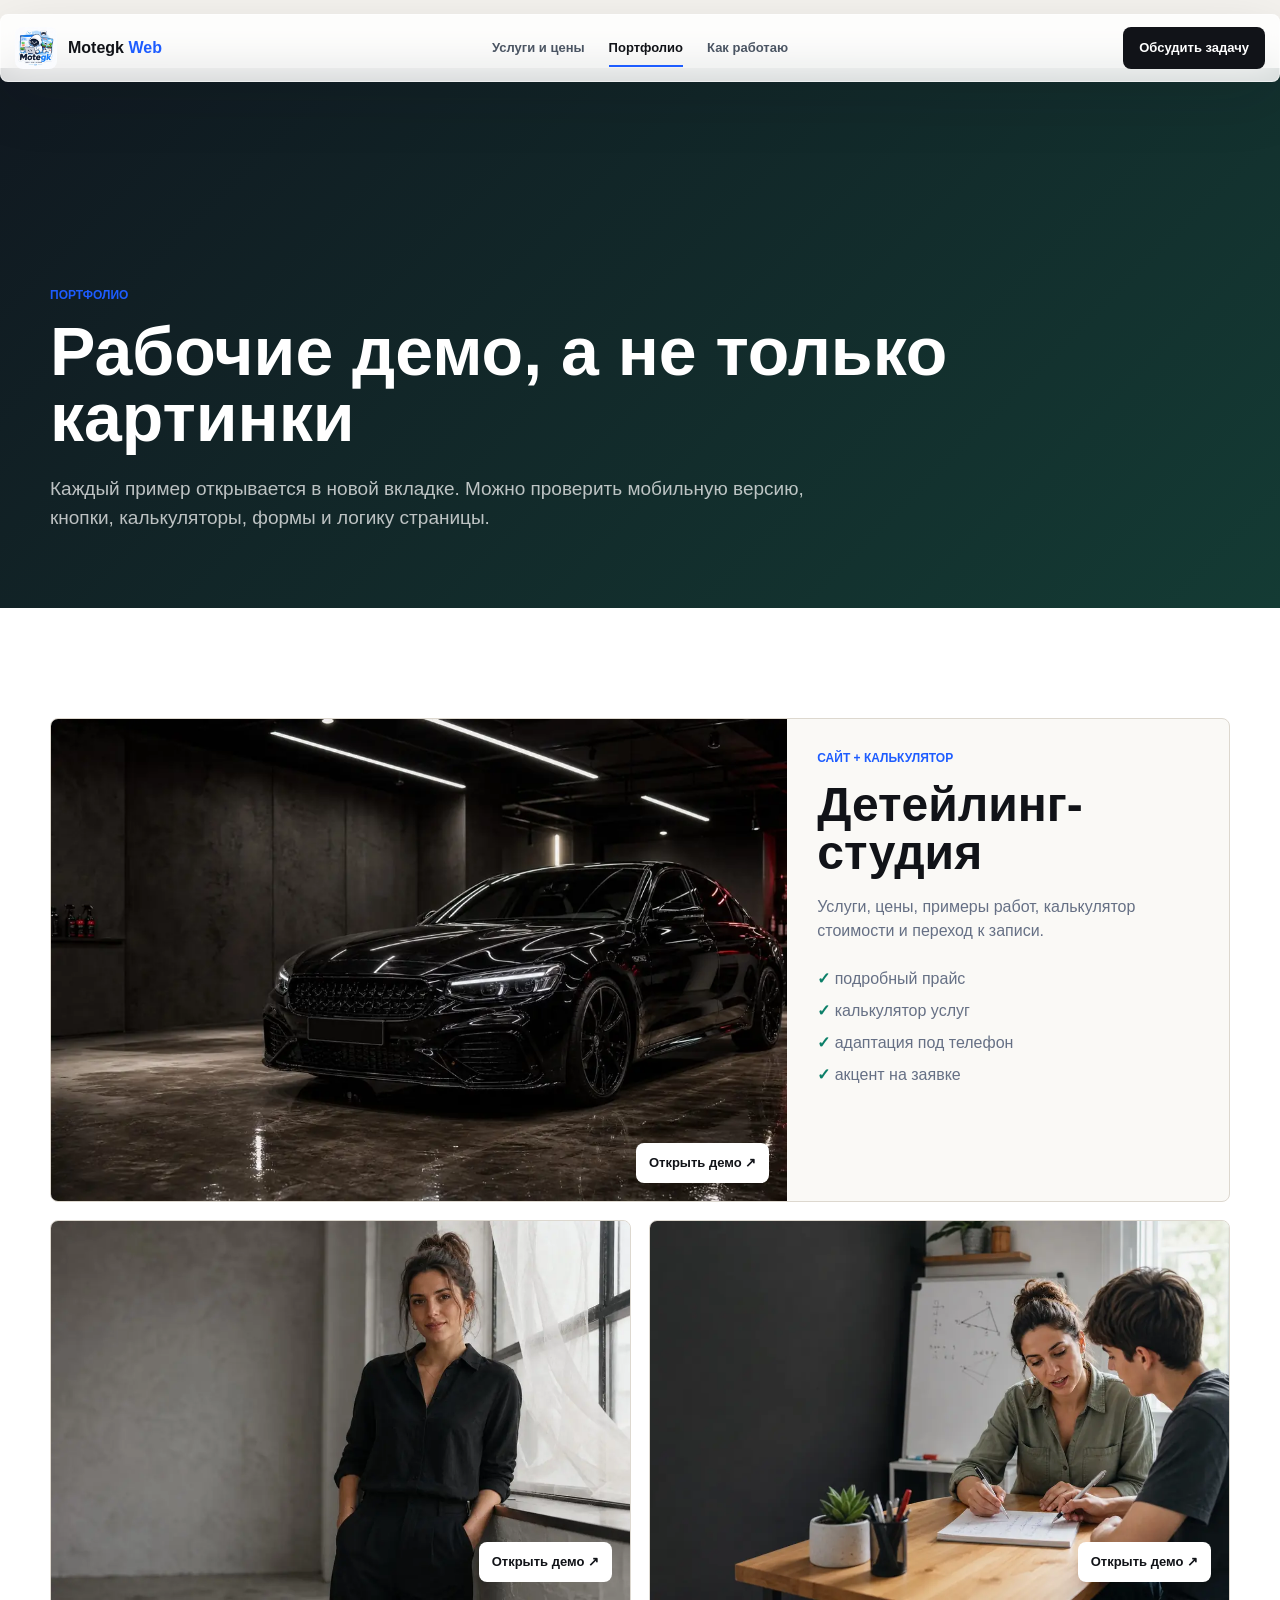
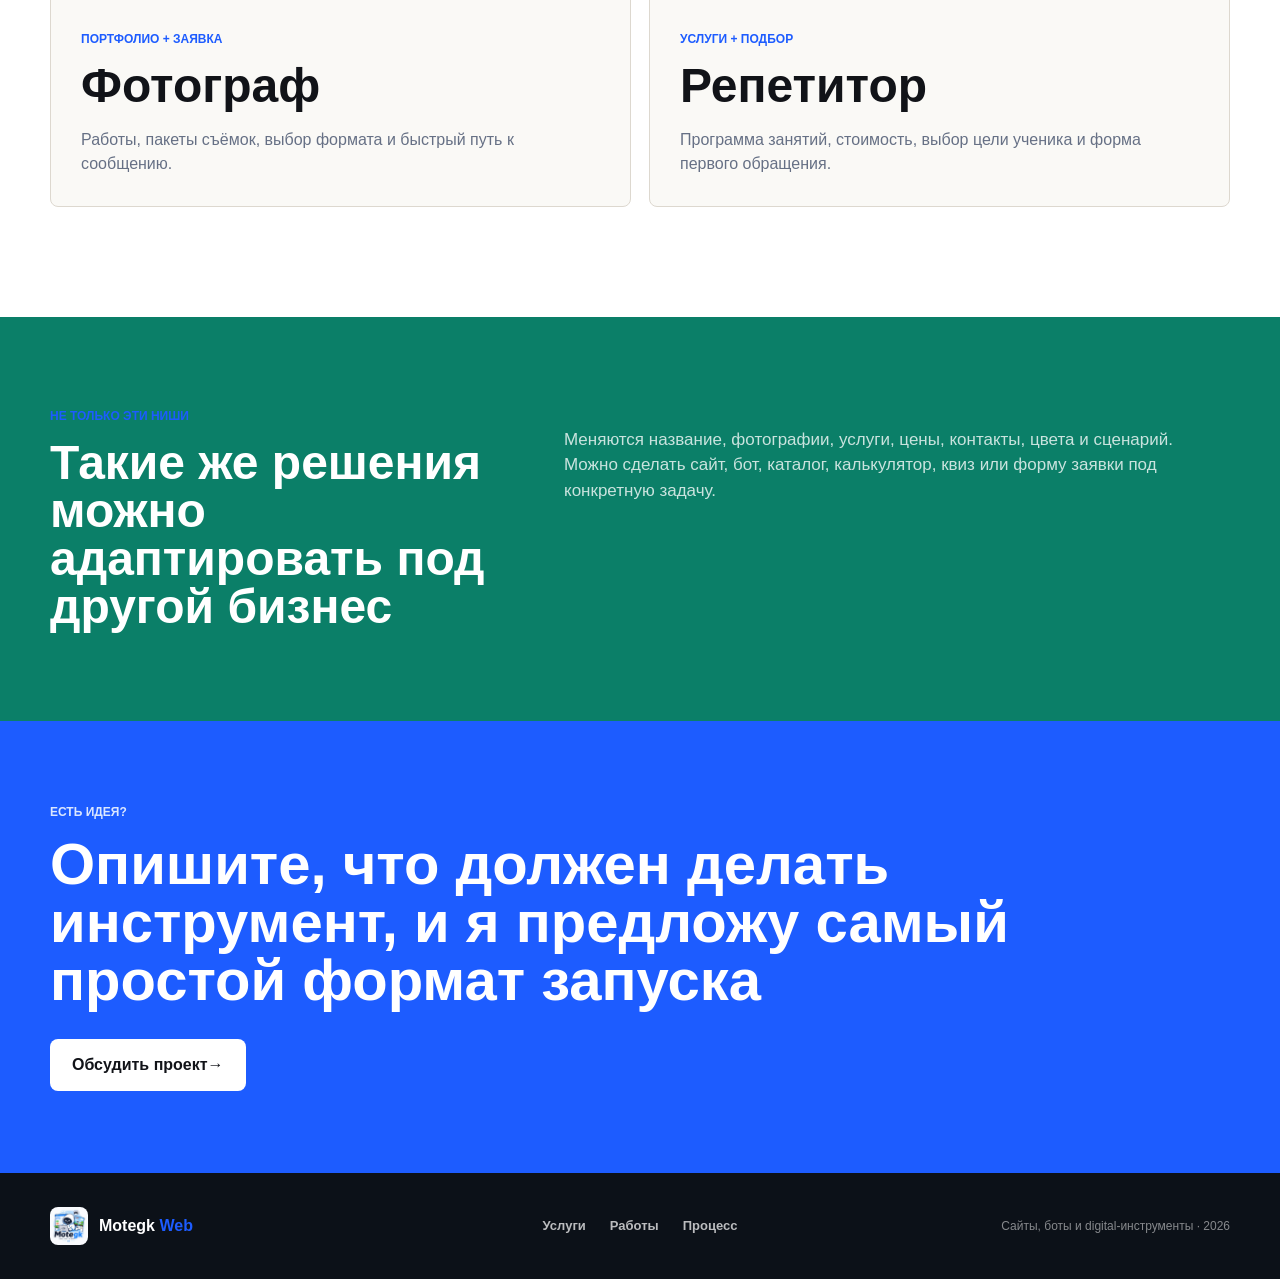
==== commit 7d543977: "Add files via upload" ====
--- a/portfolio.html
+++ b/portfolio.html
@@ -5,7 +5,7 @@
   <meta name="viewport" content="width=device-width, initial-scale=1.0">
   <meta name="description" content="Рабочие демо Motegk Web: сайты, калькуляторы, формы заявок и интерактивные страницы для бизнеса.">
   <title>Портфолио | Motegk Web</title>
-  <link rel="stylesheet" href="styles.css?v=3">
+  <link rel="stylesheet" href="styles.css?v=7">
 </head>
 <body>
   <header class="site-header header-solid"><a class="brand" href="index.html"><img src="assets/logo-motegk.webp" alt=""><span>Motegk <b>Web</b></span></a><nav class="desktop-nav"><a href="services.html">Услуги и цены</a><a class="active" href="portfolio.html">Портфолио</a><a href="process.html">Как работаю</a></nav><button class="button button-small button-dark" type="button" data-contact-open>Обсудить задачу</button><button class="menu-button" type="button" data-menu aria-label="Открыть меню" aria-expanded="false"><span></span><span></span></button><nav class="mobile-nav" data-mobile-nav><a href="services.html">Услуги и цены</a><a href="portfolio.html">Портфолио</a><a href="process.html">Как работаю</a><button type="button" data-contact-open>Обсудить задачу</button></nav></header>
@@ -21,6 +21,6 @@
   </main>
   <footer class="site-footer"><a class="brand brand-footer" href="index.html"><img src="assets/logo-motegk.webp" alt=""><span>Motegk <b>Web</b></span></a><div class="footer-links"><a href="services.html">Услуги</a><a href="portfolio.html">Работы</a><a href="process.html">Процесс</a></div><p>Сайты, боты и digital-инструменты · <span data-year></span></p></footer>
   <dialog class="contact-dialog" data-contact-dialog aria-labelledby="contact-title"><div class="dialog-panel"><div class="dialog-head"><div><p class="kicker kicker-dark">Связь</p><h2 id="contact-title">Куда удобнее написать?</h2></div><button type="button" data-contact-close aria-label="Закрыть">×</button></div><div class="contact-list"><a href="https://t.me/Motegk" target="_blank" rel="noopener"><i class="tg">TG</i><span><strong>Telegram</strong><small>@Motegk</small></span><b>↗</b></a><a href="https://vk.com/motegk" target="_blank" rel="noopener"><i class="vk">VK</i><span><strong>ВКонтакте</strong><small>vk.com/motegk</small></span><b>↗</b></a><a href="https://wa.me/79126756525" target="_blank" rel="noopener"><i class="wa">WA</i><span><strong>WhatsApp</strong><small>+7 912 675-65-25</small></span><b>↗</b></a></div><p class="dialog-note">Напишите, чем занимается бизнес и что нужно получить: сайт, бот, калькулятор, форму заявки или другой простой инструмент.</p></div></dialog>
-  <script src="script.js?v=2"></script>
+  <script src="script.js?v=7"></script>
 </body>
 </html>
--- a/styles.css
+++ b/styles.css
@@ -1,14 +1,16 @@
 :root {
-  --ink: #111827;
+  --ink: #111318;
   --muted: #667085;
-  --paper: #f6f7f9;
+  --paper: #f4f2ee;
+  --soft: #faf9f6;
   --white: #ffffff;
-  --line: #dfe3e8;
-  --blue: #1769ff;
-  --blue-dark: #0b3caa;
-  --coral: #ff5b45;
-  --green: #0e9f6e;
-  --yellow: #ffd24a;
+  --line: #ddd8cf;
+  --line-dark: rgba(255,255,255,.18);
+  --blue: #1d5cff;
+  --blue-dark: #123aab;
+  --green: #0b7f68;
+  --gold: #b98d35;
+  --graphite: #151a22;
   --max: 1180px;
 }
 
@@ -28,286 +30,601 @@
 button { font: inherit; }
 
 .site-header {
-  position: absolute;
-  z-index: 20;
-  top: 0;
-  left: 0;
-  right: 0;
+  position: fixed;
+  z-index: 30;
+  top: 14px;
+  right: max(16px, calc((100vw - var(--max)) / 2));
+  left: max(16px, calc((100vw - var(--max)) / 2));
   display: grid;
   grid-template-columns: 1fr auto 1fr;
   align-items: center;
-  min-height: 78px;
-  padding: 0 max(22px, calc((100vw - var(--max)) / 2));
-  border-bottom: 1px solid rgba(255,255,255,.22);
-  color: white;
-}
-.site-header.header-solid {
-  position: relative;
-  border-bottom-color: var(--line);
-  background: var(--white);
+  min-height: 68px;
+  padding: 0 14px;
+  border: 1px solid rgba(255,255,255,.48);
+  border-radius: 8px;
+  background: rgba(255,255,255,.82);
   color: var(--ink);
+  box-shadow: 0 18px 60px rgba(17,19,24,.12);
+  backdrop-filter: blur(18px);
 }
 .brand { display: inline-flex; align-items: center; gap: 11px; width: max-content; font-weight: 900; }
-.brand img { width: 44px; height: 44px; border-radius: 8px; background: white; object-fit: cover; }
-.brand b { color: #4c9bff; }
-.header-solid .brand b { color: var(--blue); }
-.desktop-nav { display: flex; align-items: center; gap: 32px; font-size: 14px; font-weight: 800; }
-.desktop-nav a { position: relative; color: rgba(255,255,255,.82); }
-.header-solid .desktop-nav a { color: #475467; }
-.desktop-nav a:hover, .desktop-nav a.active { color: inherit; }
-.desktop-nav a.active::after { position: absolute; right: 0; bottom: -9px; left: 0; height: 2px; background: var(--blue); content: ""; }
+.brand img { width: 42px; height: 42px; border-radius: 8px; background: white; object-fit: cover; }
+.brand b { color: var(--blue); }
+.desktop-nav { display: flex; align-items: center; gap: 24px; font-size: 13px; font-weight: 800; color: #4b5563; }
+.desktop-nav a { position: relative; transition: color .2s ease; }
+.desktop-nav a:hover { color: var(--ink); }
 .site-header > .button { justify-self: end; }
 
 .button {
   display: inline-flex;
   align-items: center;
   justify-content: center;
-  gap: 14px;
   min-height: 52px;
-  padding: 0 21px;
+  padding: 0 22px;
   border: 0;
-  border-radius: 6px;
+  border-radius: 8px;
   font-weight: 900;
   cursor: pointer;
-  transition: transform .2s ease, background .2s ease, color .2s ease;
+  transition: transform .2s ease, background .2s ease, color .2s ease, border-color .2s ease, box-shadow .2s ease;
 }
 .button:hover { transform: translateY(-2px); }
-.button-small { min-height: 44px; padding-inline: 16px; font-size: 14px; }
-.button-primary { background: var(--blue); color: white; }
-.button-primary:hover { background: var(--blue-dark); }
-.button-dark { background: white; color: var(--ink); }
-.header-solid .button-dark { background: var(--ink); color: white; }
-.button-ghost { border: 1px solid rgba(255,255,255,.52); color: white; }
+.button-small { min-height: 42px; padding-inline: 16px; font-size: 13px; }
+.button-primary { background: var(--blue); color: white; box-shadow: 0 12px 30px rgba(29,92,255,.24); }
+.button-primary:hover { background: var(--blue-dark); box-shadow: 0 16px 34px rgba(29,92,255,.28); }
+.button-secondary { border: 1px solid rgba(17,19,24,.18); background: rgba(255,255,255,.7); color: var(--ink); }
+.button-dark { background: var(--ink); color: white; }
 .button-light { background: white; color: var(--ink); }
+.button-outline { border: 1px solid var(--line); background: transparent; color: var(--ink); }
+.button-outline:hover { border-color: var(--ink); background: white; }
 .menu-button, .mobile-nav { display: none; }
 
-.home-hero {
+.hero {
   position: relative;
-  min-height: 820px;
+  min-height: 900px;
+  display: grid;
+  align-items: end;
+  grid-template-columns: minmax(0, 1fr);
+  overflow: hidden;
+  padding: 150px max(22px, calc((100vw - var(--max)) / 2)) 34px;
+  background: var(--soft);
+}
+.hero-bg { position: absolute; inset: 0; overflow: hidden; pointer-events: none; }
+.hero-bg::before {
+  position: absolute;
+  inset: 0;
+  background:
+    linear-gradient(90deg, rgba(250,249,246,.96) 0%, rgba(250,249,246,.9) 43%, rgba(250,249,246,.5) 100%),
+    radial-gradient(circle at 82% 34%, rgba(29,92,255,.18), transparent 28%),
+    radial-gradient(circle at 70% 82%, rgba(185,141,53,.14), transparent 26%);
+  content: "";
+}
+.hero-interface {
+  position: absolute;
+  right: max(22px, calc((100vw - var(--max)) / 2));
+  bottom: 164px;
+  width: min(490px, 39vw);
+  min-height: 410px;
+  filter: drop-shadow(0 34px 70px rgba(17,19,24,.18));
+}
+.hero-grid {
+  position: absolute;
+  inset: 0;
+  opacity: .42;
+  background-image: linear-gradient(rgba(17,19,24,.07) 1px, transparent 1px), linear-gradient(90deg, rgba(17,19,24,.07) 1px, transparent 1px);
+  background-size: 72px 72px;
+  mask-image: linear-gradient(180deg, transparent, #000 18%, #000 72%, transparent);
+}
+.browser-mockup {
+  overflow: hidden;
+  border: 1px solid rgba(17,19,24,.12);
+  border-radius: 8px;
+  background: rgba(255,255,255,.88);
+  box-shadow: 0 30px 80px rgba(17,19,24,.16);
+  backdrop-filter: blur(18px);
+  transform: rotate(-1.5deg);
+  transition: transform .25s ease;
+}
+.hero:hover .browser-mockup {
+  transform: rotate(0deg) translateY(-3px);
+}
+.browser-top {
   display: flex;
+  gap: 7px;
+  padding: 14px 16px;
+  border-bottom: 1px solid var(--line);
+  background: rgba(244,242,238,.72);
+}
+.browser-top span { width: 10px; height: 10px; border-radius: 50%; background: #d1d5db; }
+.browser-top span:nth-child(1) { background: #ef6a5b; }
+.browser-top span:nth-child(2) { background: #e5b84b; }
+.browser-top span:nth-child(3) { background: #57b879; }
+.mockup-main { padding: 34px; }
+.mockup-main p { margin: 0 0 10px; color: var(--blue); font-size: 12px; font-weight: 900; text-transform: uppercase; }
+.mockup-main h3 { margin: 0; font-size: 38px; line-height: 1; }
+.mockup-buttons { display: flex; flex-wrap: wrap; gap: 8px; margin-top: 24px; }
+.mockup-buttons span {
+  display: inline-flex;
+  min-height: 38px;
   align-items: center;
+  padding: 0 13px;
+  border: 1px solid var(--line);
+  border-radius: 8px;
+  background: white;
+  color: #344054;
+  font-size: 13px;
+  font-weight: 900;
+}
+.mockup-line { width: 68%; height: 12px; margin-top: 16px; border-radius: 999px; background: #e8ecf2; }
+.mockup-line.long { width: 100%; margin-top: 30px; }
+.mockup-cta {
+  display: flex;
+  width: max-content;
+  min-height: 46px;
+  align-items: center;
+  margin-top: 30px;
+  padding: 0 18px;
+  border-radius: 8px;
+  background: var(--ink);
+  color: white;
+  font-weight: 900;
+}
+.floating-panel {
+  position: absolute;
+  padding: 18px;
+  border: 1px solid rgba(17,19,24,.12);
+  border-radius: 8px;
+  background: rgba(255,255,255,.92);
+  box-shadow: 0 18px 50px rgba(17,19,24,.14);
+  backdrop-filter: blur(14px);
+}
+.floating-panel strong { display: block; font-size: 24px; line-height: 1; }
+.floating-panel span { display: block; max-width: 190px; margin-top: 6px; color: var(--muted); font-size: 13px; }
+.panel-leads { right: -18px; top: 86px; }
+.panel-status { left: -28px; bottom: 34px; }
+.hero-inner { position: relative; z-index: 2; max-width: 650px; padding-bottom: 92px; }
+.eyebrow, .kicker { margin: 0 0 14px; color: var(--blue); font-size: 12px; font-weight: 900; letter-spacing: 0; text-transform: uppercase; }
+.kicker-dark { color: var(--blue); }
+.hero h1 {
+  margin: 0;
+  max-width: 930px;
+  font-size: 74px;
+  line-height: .95;
+}
+.hero-text { max-width: 620px; margin: 26px 0 0; color: #475467; font-size: 20px; }
+.hero-actions { display: flex; flex-wrap: wrap; gap: 12px; margin-top: 34px; }
+.hero-metrics {
+  position: relative;
+  z-index: 2;
+  display: grid;
+  grid-template-columns: repeat(3, 1fr);
+  border-top: 1px solid var(--line);
+}
+.hero-metrics div { padding: 24px 30px 0 0; }
+.hero-metrics strong { display: block; font-size: 25px; line-height: 1; }
+.hero-metrics span { display: block; margin-top: 8px; color: var(--muted); font-size: 14px; }
+
+.section { padding: 110px max(22px, calc((100vw - var(--max)) / 2)); }
+.section-head { max-width: 880px; margin-bottom: 44px; }
+.section-head h2,
+.portfolio-copy h2,
+.emoji-content h2,
+.contact-card h2 {
+  margin: 0;
+  font-size: 64px;
+  line-height: .98;
+}
+.section-head-row { display: grid; grid-template-columns: 1fr .55fr; gap: 64px; align-items: end; max-width: none; }
+.section-head-row > p { margin: 0; color: var(--muted); font-size: 17px; }
+
+.about-section { background: var(--white); }
+.about-grid { display: grid; grid-template-columns: .75fr 1.25fr; gap: 80px; align-items: start; }
+.about-copy { color: #475467; font-size: 19px; }
+.about-copy p { margin: 0 0 20px; }
+.principles { display: grid; grid-template-columns: repeat(3, 1fr); border-top: 1px solid var(--line); }
+.principles article { min-height: 250px; padding: 28px 26px 0 0; }
+.principles article + article { padding-left: 26px; border-left: 1px solid var(--line); }
+.principles span,
+.service-card span,
+.work-card span { color: var(--blue); font-size: 12px; font-weight: 900; text-transform: uppercase; }
+.principles h3 { margin: 18px 0 10px; font-size: 24px; line-height: 1.08; }
+.principles p { margin: 0; color: var(--muted); }
+
+.services-section { background: var(--paper); }
+.service-grid { display: grid; grid-template-columns: repeat(4, 1fr); gap: 14px; }
+.service-card {
+  display: flex;
+  min-height: 470px;
+  flex-direction: column;
   overflow: hidden;
-  background: #0d1525;
+  border: 1px solid var(--line);
+  border-radius: 8px;
+  background: var(--white);
+  box-shadow: 0 16px 44px rgba(17,19,24,.05);
+  transition: transform .22s ease, box-shadow .22s ease, border-color .22s ease;
+}
+.service-card:hover { transform: translateY(-6px); border-color: rgba(17,19,24,.22); box-shadow: 0 24px 60px rgba(17,19,24,.1); }
+.service-card img { width: 100%; height: 210px; object-fit: cover; background: #eef2f7; }
+.service-card div { padding: 24px; }
+.service-card h3 { margin: 12px 0 10px; font-size: 27px; line-height: 1.05; }
+.service-card p { margin: 0; color: var(--muted); }
+.service-price {
+  display: inline-flex;
+  min-height: 38px;
+  align-items: center;
+  margin-top: 22px;
+  padding: 0 13px;
+  border: 1px solid var(--line);
+  border-radius: 8px;
+  background: var(--soft);
+  color: var(--ink);
+  font-size: 15px;
+}
+.service-card-accent { background: #101820; color: white; }
+.service-card-accent p { color: rgba(255,255,255,.7); }
+.service-card-accent .service-price { border-color: rgba(255,255,255,.18); background: rgba(255,255,255,.08); color: white; }
+
+.portfolio-section {
+  display: grid;
+  grid-template-columns: .78fr 1.22fr;
+  gap: 48px;
+  padding: 110px max(22px, calc((100vw - var(--max)) / 2));
+  background: var(--graphite);
   color: white;
 }
-.home-hero-image { position: absolute; inset: 0; width: 100%; height: 100%; object-fit: cover; object-position: 58% center; }
-.home-hero-shade { position: absolute; inset: 0; background: linear-gradient(90deg, rgba(10,17,31,.97) 0%, rgba(10,17,31,.82) 45%, rgba(10,17,31,.2) 100%), linear-gradient(0deg, rgba(10,17,31,.75), transparent 46%); }
-.home-hero-inner { position: relative; z-index: 2; width: min(720px, calc(100vw - 44px)); margin-left: max(22px, calc((100vw - var(--max)) / 2)); padding: 138px 0 190px; }
-.kicker { margin: 0 0 16px; color: #72a8ff; font-size: 12px; font-weight: 900; letter-spacing: 0; text-transform: uppercase; }
-.kicker-dark { color: var(--blue); }
-.home-hero h1 { margin: 0; font-size: clamp(70px, 10vw, 132px); line-height: .88; text-transform: uppercase; }
-.hero-lead { max-width: 660px; margin: 28px 0 0; color: rgba(255,255,255,.82); font-size: clamp(20px, 2.2vw, 27px); }
-.actions { display: flex; flex-wrap: wrap; gap: 12px; margin-top: 34px; }
-.hero-facts {
-  position: absolute;
-  z-index: 2;
-  right: max(22px, calc((100vw - var(--max)) / 2));
-  bottom: 32px;
-  left: max(22px, calc((100vw - var(--max)) / 2));
-  display: grid;
-  grid-template-columns: repeat(3, 1fr);
-  border-top: 1px solid rgba(255,255,255,.28);
-}
-.hero-facts div { padding: 22px 22px 0 0; }
-.hero-facts strong, .hero-facts span { display: block; }
-.hero-facts strong { font-size: 24px; }
-.hero-facts span { margin-top: 4px; color: rgba(255,255,255,.62); font-size: 13px; }
-
-.section { padding: 108px max(22px, calc((100vw - var(--max)) / 2)); }
-.section-title { max-width: 870px; }
-.section-title h2, .section-heading h2, .showcase-copy h2, .cta-band h2, .page-hero h1, .service-row h2, .project-copy h2, .timeline h2, .brief-band h2, .extras-band h2, .price-explain h2, .custom-band h2 {
-  margin: 0;
-  font-size: clamp(40px, 5.4vw, 70px);
-  line-height: .98;
-}
-.section-heading { display: grid; grid-template-columns: 1.1fr .7fr; align-items: end; gap: 72px; margin-bottom: 44px; }
-.section-heading > p, .section-heading > a, .price-explain > p, .custom-band > p { margin: 0; color: var(--muted); font-size: 17px; }
-.text-link { color: var(--blue) !important; font-weight: 900; }
-
-.promise-section { background: var(--white); }
-.feature-rail { display: grid; grid-template-columns: repeat(3, 1fr); margin-top: 52px; border-top: 1px solid var(--line); }
-.feature-rail article { padding: 28px 34px 0 0; }
-.feature-rail article + article { padding-left: 34px; border-left: 1px solid var(--line); }
-.feature-rail span, .steps-line span, .timeline > article > span { color: var(--blue); font-size: 12px; font-weight: 900; }
-.feature-rail h3, .steps-line h3 { margin: 18px 0 10px; font-size: 24px; line-height: 1.08; }
-.feature-rail p, .steps-line p { margin: 0; color: var(--muted); }
-
-.difference-band { display: grid; grid-template-columns: .92fr 1.08fr; gap: 88px; padding: 100px max(22px, calc((100vw - var(--max)) / 2)); background: #101828; color: white; }
-.difference-copy { align-self: center; }
-.difference-copy h2 { max-width: 680px; margin: 0; font-size: clamp(40px, 5.1vw, 68px); line-height: .98; }
-.difference-copy > p:last-child { max-width: 610px; margin: 28px 0 0; color: rgba(255,255,255,.66); font-size: 17px; }
-.difference-list { border-top: 1px solid rgba(255,255,255,.24); }
-.difference-list article { display: grid; grid-template-columns: 42px 1fr; gap: 18px; padding: 24px 0; border-bottom: 1px solid rgba(255,255,255,.18); }
-.difference-list span { color: #72a8ff; font-size: 12px; font-weight: 900; }
-.difference-list h3 { margin: 0 0 6px; font-size: 22px; }
-.difference-list p { margin: 0; color: rgba(255,255,255,.6); }
-
-.route-section { background: var(--paper); }
-.route-grid { display: grid; grid-template-columns: repeat(3, 1fr); gap: 16px; }
-.route-card { position: relative; min-height: 390px; display: flex; flex-direction: column; padding: 28px; overflow: hidden; border-radius: 8px; color: white; }
-.route-card::after { position: absolute; right: -44px; bottom: -60px; width: 190px; height: 190px; border: 30px solid rgba(255,255,255,.12); border-radius: 50%; content: ""; }
-.route-blue { background: var(--blue); }
-.route-red { background: var(--coral); }
-.route-green { background: var(--green); }
-.route-number { align-self: flex-end; font-size: 13px; font-weight: 900; }
-.route-card small { margin-top: 70px; color: rgba(255,255,255,.7); font-weight: 800; }
-.route-card h3 { margin: 8px 0 12px; font-size: 40px; line-height: 1; }
-.route-card p { max-width: 300px; margin: 0; color: rgba(255,255,255,.78); }
-.route-card b { position: relative; z-index: 1; margin-top: auto; font-size: 14px; }
-.route-card:hover b span { margin-left: 6px; }
-
-.showcase-band { display: grid; grid-template-columns: .78fr 1.22fr; min-height: 650px; background: #101828; color: white; }
-.showcase-copy { display: flex; flex-direction: column; justify-content: center; padding: 80px max(40px, calc((100vw - var(--max)) / 2)); padding-right: 60px; }
-.showcase-copy p:not(.kicker) { margin: 24px 0 30px; color: rgba(255,255,255,.68); font-size: 17px; }
-.showcase-copy .button { width: max-content; }
-.showcase-image { position: relative; min-height: 520px; overflow: hidden; }
-.showcase-image img { width: 100%; height: 100%; object-fit: cover; transition: transform .4s ease; }
-.showcase-image:hover img { transform: scale(1.03); }
-.showcase-image span, .project-media span { position: absolute; right: 20px; bottom: 20px; padding: 11px 14px; border-radius: 4px; background: white; color: var(--ink); font-size: 13px; font-weight: 900; }
-
-.steps-preview { background: var(--white); }
-.steps-line { display: grid; grid-template-columns: repeat(4, 1fr); margin: 0; padding: 0; border-top: 1px solid var(--line); list-style: none; }
-.steps-line li { padding: 28px 28px 0 0; }
-.steps-line li + li { padding-left: 28px; border-left: 1px solid var(--line); }
-.cta-band { display: flex; min-height: 490px; flex-direction: column; align-items: flex-start; justify-content: center; padding: 86px max(22px, calc((100vw - var(--max)) / 2)); background: var(--blue); color: white; }
-.cta-band h2 { max-width: 980px; }
-.cta-band .kicker { color: #cfe0ff; }
-.cta-band .button { margin-top: 32px; }
-
-.site-footer { display: grid; grid-template-columns: 1fr auto 1fr; align-items: center; gap: 30px; padding: 34px max(22px, calc((100vw - var(--max)) / 2)); background: #0b101a; color: white; }
+.portfolio-copy { align-self: center; }
+.portfolio-copy p:not(.eyebrow) { margin: 24px 0 30px; color: rgba(255,255,255,.68); font-size: 17px; }
+.work-grid { display: grid; grid-template-columns: repeat(2, 1fr); gap: 14px; }
+.work-card {
+  position: relative;
+  min-height: 280px;
+  overflow: hidden;
+  border: 1px solid rgba(255,255,255,.16);
+  border-radius: 8px;
+  background: #0d1118;
+}
+.work-card:first-child { grid-row: span 2; }
+.work-card img { width: 100%; height: 100%; object-fit: cover; opacity: .72; transition: transform .4s ease, opacity .3s ease; }
+.work-card:hover img { transform: scale(1.04); opacity: .9; }
+.work-card div { position: absolute; right: 20px; bottom: 20px; left: 20px; }
+.work-card h3 { max-width: 360px; margin: 8px 0 0; font-size: 28px; line-height: 1.06; }
+
+.emoji-section {
+  display: grid;
+  grid-template-columns: .82fr 1.18fr;
+  gap: 70px;
+  align-items: center;
+  background: var(--white);
+}
+.emoji-visual {
+  overflow: hidden;
+  border: 1px solid var(--line);
+  border-radius: 8px;
+  background: #f7fbff;
+  box-shadow: 0 22px 70px rgba(17,19,24,.1);
+}
+.emoji-visual img { width: 100%; aspect-ratio: 1 / 1; object-fit: cover; }
+.emoji-content p:not(.eyebrow) { margin: 24px 0 0; color: var(--muted); font-size: 18px; }
+.emoji-benefits { display: grid; grid-template-columns: repeat(2, 1fr); gap: 12px; margin: 32px 0; }
+.emoji-benefits article { padding: 20px; border: 1px solid var(--line); border-radius: 8px; background: var(--soft); }
+.emoji-benefits h3 { margin: 0 0 8px; font-size: 20px; }
+.emoji-benefits p { margin: 0 !important; color: var(--muted); font-size: 15px !important; }
+
+.contact-section { background: var(--paper); }
+.contact-card {
+  padding: 68px;
+  border: 1px solid var(--line);
+  border-radius: 8px;
+  background: var(--white);
+  box-shadow: 0 18px 60px rgba(17,19,24,.06);
+}
+.contact-card h2 { max-width: 980px; }
+.contact-actions { display: flex; flex-wrap: wrap; gap: 12px; margin-top: 34px; }
+
+.site-footer {
+  display: grid;
+  grid-template-columns: 1fr auto 1fr;
+  align-items: center;
+  gap: 30px;
+  padding: 34px max(22px, calc((100vw - var(--max)) / 2));
+  background: #0c1118;
+  color: white;
+}
 .brand-footer img { width: 38px; height: 38px; }
 .footer-links { display: flex; gap: 24px; color: rgba(255,255,255,.72); font-size: 13px; font-weight: 800; }
 .site-footer > p { justify-self: end; margin: 0; color: rgba(255,255,255,.5); font-size: 12px; }
 
-.page-hero { min-height: 620px; display: flex; flex-direction: column; justify-content: flex-end; padding: 140px max(22px, calc((100vw - var(--max)) / 2)) 86px; color: white; }
-.page-hero h1 { max-width: 970px; font-size: clamp(54px, 8vw, 104px); }
-.page-hero > p:last-child { max-width: 720px; margin: 28px 0 0; color: rgba(255,255,255,.74); font-size: 20px; }
-.page-hero-services { background: linear-gradient(135deg, #173f9e, #1769ff 64%, #62a0ff); }
-.page-hero-portfolio { background: linear-gradient(135deg, #0b6b4a, #10a574 62%, #70d7af); }
-.page-hero-process { background: linear-gradient(135deg, #a53123, #ff5b45 62%, #ff9e86); }
-
-.service-list { padding-top: 0; background: var(--white); }
-.service-row { display: grid; grid-template-columns: 70px 1fr .62fr; gap: 46px; padding: 76px 0; border-bottom: 1px solid var(--line); }
-.service-index { color: var(--blue); font-size: 14px; font-weight: 900; }
-.service-row h2 { max-width: 650px; font-size: clamp(38px, 4.6vw, 62px); }
-.service-row > div:nth-child(2) > p:last-child { max-width: 650px; margin: 22px 0 0; color: var(--muted); font-size: 17px; }
-.service-side { min-width: 0; padding: 28px; border: 1px solid var(--line); border-radius: 8px; background: var(--paper); }
-.service-side strong, .service-side span { display: block; }
-.service-side strong { font-size: 36px; line-height: 1; }
-.service-side span { margin-top: 8px; color: var(--muted); font-size: 13px; }
-.service-side ul { display: grid; gap: 9px; margin: 24px 0; padding: 0; list-style: none; color: #475467; }
-.service-side li::before { color: var(--green); content: "✓ "; font-weight: 900; }
-.service-side .button { width: 100%; }
-.extras-band, .brief-band, .custom-band { display: grid; grid-template-columns: .8fr 1.2fr; gap: 70px; padding: 96px max(22px, calc((100vw - var(--max)) / 2)); background: #101828; color: white; }
-.extras-grid { display: grid; grid-template-columns: repeat(2, 1fr); gap: 10px; }
-.extras-grid span { padding: 18px; border: 1px solid rgba(255,255,255,.22); background: rgba(255,255,255,.05); font-weight: 800; }
-.price-explain, .custom-band { grid-template-columns: .9fr 1.1fr; align-items: end; }
-.price-explain { background: var(--paper); }
-
-.portfolio-list { display: grid; grid-template-columns: repeat(2, 1fr); gap: 24px; background: var(--white); }
-.project { overflow: hidden; border: 1px solid var(--line); border-radius: 8px; background: var(--paper); }
-.project-wide { grid-column: 1 / -1; display: grid; grid-template-columns: 1.3fr .7fr; }
-.project-media { position: relative; min-height: 380px; display: block; overflow: hidden; background: #182230; }
-.project-media img { width: 100%; height: 100%; object-fit: cover; transition: transform .35s ease; }
-.project-media:hover img { transform: scale(1.035); }
-.project-copy { padding: 32px; }
-.project-copy h2 { font-size: clamp(34px, 4vw, 54px); }
-.project-copy > p:last-of-type { margin: 18px 0 0; color: var(--muted); }
-.project-copy ul { display: grid; gap: 8px; margin-top: 26px; padding: 0; color: var(--muted); list-style: none; }
-.project-copy li::before { color: var(--green); content: "✓ "; font-weight: 900; }
-.custom-band { background: var(--green); }
-.custom-band > p { color: rgba(255,255,255,.76); }
-
-.timeline { padding-top: 0; background: var(--white); }
-.timeline article { display: grid; grid-template-columns: 70px .8fr 1.1fr; gap: 46px; padding: 64px 0; border-bottom: 1px solid var(--line); }
-.timeline h2 { font-size: clamp(34px, 4vw, 54px); }
-.timeline article > div:last-child p { margin: 0 0 20px; color: var(--muted); font-size: 17px; }
-.timeline article > div:last-child strong { font-size: 14px; }
-.brief-band { background: var(--coral); }
-.brief-band ol { display: grid; grid-template-columns: repeat(2, 1fr); gap: 10px; margin: 0; padding: 0; list-style: none; counter-reset: brief; }
-.brief-band li { padding: 18px; border: 1px solid rgba(255,255,255,.28); background: rgba(255,255,255,.08); font-weight: 800; counter-increment: brief; }
-.brief-band li::before { margin-right: 10px; color: rgba(255,255,255,.6); content: counter(brief, decimal-leading-zero); }
-.faq-section { display: grid; grid-template-columns: .75fr 1.25fr; gap: 70px; background: var(--paper); }
-.faq-list { display: grid; gap: 10px; }
-details { border: 1px solid var(--line); border-radius: 6px; background: var(--white); }
-summary { padding: 20px 22px; font-size: 17px; font-weight: 900; cursor: pointer; }
-details p { margin: 0; padding: 0 22px 22px; color: var(--muted); }
-
-.contact-dialog { width: min(560px, calc(100vw - 32px)); max-height: calc(100svh - 32px); margin: auto; padding: 0; overflow: auto; border: 0; border-radius: 8px; background: white; box-shadow: 0 30px 90px rgba(0,0,0,.32); }
-.contact-dialog::backdrop { background: rgba(8,15,28,.78); backdrop-filter: blur(5px); }
+.contact-dialog {
+  width: min(560px, calc(100vw - 32px));
+  max-height: calc(100svh - 32px);
+  margin: auto;
+  padding: 0;
+  overflow: auto;
+  border: 0;
+  border-radius: 8px;
+  background: white;
+  box-shadow: 0 30px 90px rgba(0,0,0,.32);
+}
+.contact-dialog::backdrop { background: rgba(8,15,28,.72); backdrop-filter: blur(6px); }
 .dialog-panel { padding: 30px; }
 .dialog-head { display: flex; align-items: flex-start; justify-content: space-between; gap: 20px; }
-.dialog-head h2 { max-width: 400px; margin: 0; font-size: 38px; line-height: 1; }
-.dialog-head button { flex: 0 0 44px; width: 44px; height: 44px; padding: 0; border: 1px solid var(--line); border-radius: 4px; background: white; font-size: 29px; cursor: pointer; }
+.dialog-head h2 { max-width: 390px; margin: 0; font-size: 38px; line-height: 1; }
+.dialog-head button { flex: 0 0 44px; width: 44px; height: 44px; padding: 0; border: 1px solid var(--line); border-radius: 8px; background: white; font-size: 29px; cursor: pointer; }
 .contact-list { display: grid; gap: 10px; margin-top: 28px; }
-.contact-list a { display: grid; grid-template-columns: 48px 1fr auto; align-items: center; gap: 14px; padding: 13px; border: 1px solid var(--line); border-radius: 6px; }
-.contact-list a:hover { border-color: var(--ink); }
+.contact-list a { display: grid; grid-template-columns: 48px 1fr auto; align-items: center; gap: 14px; padding: 13px; border: 1px solid var(--line); border-radius: 8px; transition: border-color .2s ease, transform .2s ease; }
+.contact-list a:hover { border-color: var(--ink); transform: translateY(-2px); }
 .contact-list i { display: grid; width: 48px; height: 48px; place-items: center; border-radius: 50%; color: white; font-size: 12px; font-style: normal; font-weight: 900; }
-.contact-list .tg { background: #229ed9; }.contact-list .vk { background: #2787f5; }.contact-list .wa { background: #25d366; }
+.contact-list .tg { background: #229ed9; }
+.contact-list .vk { background: #2787f5; }
+.contact-list .wa { background: #25d366; }
 .contact-list strong, .contact-list small { display: block; }
 .contact-list small { margin-top: 2px; color: var(--muted); }
 .dialog-note { margin: 20px 0 0; color: var(--muted); font-size: 14px; }
 
-@media (max-width: 900px) {
+.header-solid {
+  position: sticky;
+  top: 14px;
+}
+.header-solid + main { margin-top: 0; }
+.desktop-nav a.active { color: var(--ink); }
+.desktop-nav a.active::after {
+  position: absolute;
+  right: 0;
+  bottom: -9px;
+  left: 0;
+  height: 2px;
+  background: var(--blue);
+  content: "";
+}
+.page-hero {
+  min-height: 540px;
+  display: flex;
+  flex-direction: column;
+  justify-content: flex-end;
+  padding: 150px max(22px, calc((100vw - var(--max)) / 2)) 76px;
+  background: var(--graphite);
+  color: white;
+}
+.page-hero-services { background: linear-gradient(135deg, #111318, #213452); }
+.page-hero-portfolio { background: linear-gradient(135deg, #101820, #143b34); }
+.page-hero-process { background: linear-gradient(135deg, #181411, #4a3923); }
+.page-hero h1 {
+  max-width: 960px;
+  margin: 0;
+  font-size: 68px;
+  line-height: .98;
+}
+.page-hero > p:last-child {
+  max-width: 760px;
+  margin: 24px 0 0;
+  color: rgba(255,255,255,.72);
+  font-size: 19px;
+}
+.service-list { padding-top: 0; background: var(--white); }
+.service-row {
+  display: grid;
+  grid-template-columns: 70px 1fr .58fr;
+  gap: 44px;
+  padding: 70px 0;
+  border-bottom: 1px solid var(--line);
+}
+.service-index { color: var(--blue); font-size: 13px; font-weight: 900; }
+.service-row h2, .project-copy h2, .timeline h2, .brief-band h2, .extras-band h2, .price-explain h2, .custom-band h2 {
+  margin: 0;
+  font-size: 48px;
+  line-height: 1;
+}
+.service-row > div:nth-child(2) > p:last-child,
+.price-explain > p,
+.custom-band > p {
+  max-width: 680px;
+  margin: 20px 0 0;
+  color: var(--muted);
+  font-size: 17px;
+}
+.service-side {
+  min-width: 0;
+  padding: 26px;
+  border: 1px solid var(--line);
+  border-radius: 8px;
+  background: var(--soft);
+}
+.service-side strong, .service-side span { display: block; }
+.service-side strong { font-size: 34px; line-height: 1; }
+.service-side span { margin-top: 8px; color: var(--muted); font-size: 13px; }
+.service-side ul { display: grid; gap: 9px; margin: 24px 0; padding: 0; list-style: none; color: #475467; }
+.service-side li::before, .project-copy li::before { color: var(--green); content: "✓ "; font-weight: 900; }
+.service-side .button { width: 100%; }
+.extras-band, .brief-band, .custom-band {
+  display: grid;
+  grid-template-columns: .8fr 1.2fr;
+  gap: 70px;
+  padding: 90px max(22px, calc((100vw - var(--max)) / 2));
+  background: var(--graphite);
+  color: white;
+}
+.extras-grid { display: grid; grid-template-columns: repeat(2, 1fr); gap: 10px; }
+.extras-grid span, .brief-band li {
+  padding: 18px;
+  border: 1px solid rgba(255,255,255,.2);
+  border-radius: 8px;
+  background: rgba(255,255,255,.06);
+  font-weight: 800;
+}
+.price-explain { display: grid; grid-template-columns: .8fr 1.2fr; gap: 60px; align-items: end; background: var(--paper); }
+.cta-band {
+  display: flex;
+  min-height: 430px;
+  flex-direction: column;
+  align-items: flex-start;
+  justify-content: center;
+  padding: 82px max(22px, calc((100vw - var(--max)) / 2));
+  background: var(--blue);
+  color: white;
+}
+.cta-band h2 {
+  max-width: 980px;
+  margin: 0;
+  font-size: 58px;
+  line-height: 1;
+}
+.cta-band .eyebrow, .cta-band .kicker { color: #dbe7ff; }
+.cta-band .button { margin-top: 30px; }
+.portfolio-list { display: grid; grid-template-columns: repeat(2, 1fr); gap: 18px; background: var(--white); }
+.project {
+  overflow: hidden;
+  border: 1px solid var(--line);
+  border-radius: 8px;
+  background: var(--soft);
+}
+.project-wide { grid-column: 1 / -1; display: grid; grid-template-columns: 1.25fr .75fr; }
+.project-media { position: relative; min-height: 360px; display: block; overflow: hidden; background: #182230; }
+.project-media img { width: 100%; height: 100%; object-fit: cover; transition: transform .35s ease; }
+.project-media:hover img { transform: scale(1.035); }
+.project-media span {
+  position: absolute;
+  right: 18px;
+  bottom: 18px;
+  padding: 10px 13px;
+  border-radius: 8px;
+  background: white;
+  color: var(--ink);
+  font-size: 13px;
+  font-weight: 900;
+}
+.project-copy { padding: 30px; }
+.project-copy > p:last-of-type { margin: 18px 0 0; color: var(--muted); }
+.project-copy ul { display: grid; gap: 8px; margin-top: 24px; padding: 0; color: var(--muted); list-style: none; }
+.custom-band { background: var(--green); }
+.custom-band > p { color: rgba(255,255,255,.78); }
+.timeline { padding-top: 0; background: var(--white); }
+.timeline article {
+  display: grid;
+  grid-template-columns: 70px .8fr 1.1fr;
+  gap: 44px;
+  padding: 60px 0;
+  border-bottom: 1px solid var(--line);
+}
+.timeline > article > span { color: var(--blue); font-size: 13px; font-weight: 900; }
+.timeline article > div:last-child p { margin: 0 0 18px; color: var(--muted); font-size: 17px; }
+.brief-band { background: #5b4630; }
+.brief-band ol { display: grid; grid-template-columns: repeat(2, 1fr); gap: 10px; margin: 0; padding: 0; list-style: none; counter-reset: brief; }
+.brief-band li { counter-increment: brief; }
+.brief-band li::before { margin-right: 10px; color: rgba(255,255,255,.62); content: counter(brief, decimal-leading-zero); }
+.faq-section { display: grid; grid-template-columns: .75fr 1.25fr; gap: 70px; background: var(--paper); }
+.faq-list { display: grid; gap: 10px; }
+details { border: 1px solid var(--line); border-radius: 8px; background: var(--white); }
+summary { padding: 20px 22px; font-size: 17px; font-weight: 900; cursor: pointer; }
+details p { margin: 0; padding: 0 22px 22px; color: var(--muted); }
+
+.reveal { opacity: 0; transform: translateY(18px); transition: opacity .65s ease, transform .65s ease; }
+.reveal.visible { opacity: 1; transform: translateY(0); }
+
+@media (max-width: 1060px) {
+  .desktop-nav { gap: 16px; }
+  .hero h1 { font-size: 66px; }
+  .hero-interface { right: -40px; bottom: 210px; width: 420px; opacity: .34; }
+  .browser-mockup { transform: rotate(-1deg); }
+  .section-head h2, .portfolio-copy h2, .emoji-content h2, .contact-card h2 { font-size: 52px; }
+  .service-grid { grid-template-columns: repeat(2, 1fr); }
+  .about-grid, .portfolio-section, .emoji-section, .section-head-row, .service-row, .timeline article, .extras-band, .price-explain, .custom-band, .brief-band, .faq-section { grid-template-columns: 1fr; gap: 42px; }
+  .service-side { max-width: 520px; }
+  .project-wide { grid-template-columns: 1fr; }
+  .portfolio-copy { max-width: 760px; }
+}
+
+@media (max-width: 820px) {
   .site-header { grid-template-columns: 1fr auto; }
   .desktop-nav, .site-header > .button { display: none; }
-  .menu-button { position: relative; display: block; width: 44px; height: 44px; padding: 0; border: 1px solid currentColor; border-radius: 5px; background: transparent; color: inherit; cursor: pointer; }
+  .menu-button {
+    position: relative;
+    display: block;
+    width: 44px;
+    height: 44px;
+    padding: 0;
+    border: 1px solid rgba(17,19,24,.2);
+    border-radius: 8px;
+    background: transparent;
+    color: inherit;
+    cursor: pointer;
+  }
   .menu-button span { position: absolute; left: 10px; width: 22px; height: 2px; background: currentColor; }
-  .menu-button span:first-child { top: 15px; }.menu-button span:last-child { top: 25px; }
-  .mobile-nav { position: absolute; top: 78px; right: 0; left: 0; padding: 12px 22px 22px; background: white; color: var(--ink); box-shadow: 0 16px 30px rgba(0,0,0,.14); }
+  .menu-button span:first-child { top: 15px; }
+  .menu-button span:last-child { top: 25px; }
+  .mobile-nav {
+    position: absolute;
+    top: 76px;
+    right: 0;
+    left: 0;
+    padding: 12px 20px 20px;
+    border: 1px solid var(--line);
+    border-radius: 8px;
+    background: white;
+    box-shadow: 0 18px 40px rgba(17,19,24,.12);
+  }
   .mobile-nav.open { display: grid; }
-  .mobile-nav a, .mobile-nav button { padding: 15px 0; border: 0; border-bottom: 1px solid var(--line); background: transparent; text-align: left; font-weight: 900; }
-  .section-heading, .showcase-band, .difference-band, .extras-band, .price-explain, .custom-band, .brief-band, .faq-section { grid-template-columns: 1fr; gap: 36px; }
-  .feature-rail, .route-grid, .steps-line { grid-template-columns: 1fr 1fr; }
-  .feature-rail article:nth-child(3) { padding-left: 0; border-left: 0; }
-  .route-card { min-height: 330px; }
-  .showcase-copy { padding: 70px 30px; }
-  .service-row, .timeline article { grid-template-columns: 55px 1fr; }
-  .service-side, .timeline article > div:last-child { grid-column: 2; }
-  .project-wide { grid-template-columns: 1fr; }
-  .site-footer { grid-template-columns: 1fr auto; }
-  .site-footer > p { display: none; }
+  .mobile-nav a, .mobile-nav button { padding: 14px 0; border: 0; border-bottom: 1px solid var(--line); background: transparent; color: var(--ink); text-align: left; font-weight: 900; }
+  .principles, .hero-metrics, .work-grid, .emoji-benefits { grid-template-columns: 1fr; }
+  .principles article, .principles article + article { min-height: 0; padding: 24px 0; border-left: 0; border-bottom: 1px solid var(--line); }
+  .work-card:first-child { grid-row: auto; }
+  .site-footer { grid-template-columns: 1fr; align-items: flex-start; }
+  .site-footer > p { justify-self: start; }
 }
 
 @media (max-width: 620px) {
-  .site-header { min-height: 70px; padding-inline: 16px; }
-  .brand { font-size: 14px; }.brand img { width: 38px; height: 38px; }
-  .mobile-nav { top: 70px; padding-inline: 16px; }
-  .home-hero { min-height: 860px; align-items: flex-start; }
-  .home-hero-image { object-position: 62% center; }
-  .home-hero-shade { background: linear-gradient(90deg, rgba(10,17,31,.96), rgba(10,17,31,.62)), linear-gradient(0deg, rgba(10,17,31,.94), transparent 60%); }
-  .home-hero-inner { width: calc(100vw - 32px); margin-left: 16px; padding: 142px 0 310px; }
-  .home-hero h1 { font-size: clamp(46px, 15vw, 56px); overflow-wrap: normal; word-break: normal; }
-  .hero-lead { font-size: 18px; }
-  .actions { align-items: stretch; flex-direction: column; }.actions .button { width: 100%; }
-  .hero-facts { right: 16px; bottom: 20px; left: 16px; grid-template-columns: 1fr; }
-  .hero-facts div { padding: 13px 0; border-top: 1px solid rgba(255,255,255,.18); }
-  .hero-facts div:first-child { border-top: 0; }
-  .hero-facts strong { font-size: 20px; }
-  .section { padding: 76px 16px; }
-  .section-heading { gap: 24px; margin-bottom: 32px; }
-  .section-title h2, .section-heading h2, .showcase-copy h2, .difference-copy h2, .cta-band h2, .service-row h2, .extras-band h2, .price-explain h2, .custom-band h2, .brief-band h2 { font-size: clamp(32px, 10vw, 38px); overflow-wrap: normal; word-break: normal; }
-  .difference-band { padding: 72px 16px; }
-  .feature-rail, .route-grid, .steps-line, .extras-grid, .portfolio-list, .brief-band ol { grid-template-columns: 1fr; }
-  .feature-rail article, .feature-rail article + article { padding: 24px 0; border-left: 0; border-bottom: 1px solid var(--line); }
-  .route-card { min-height: 350px; }
-  .route-card h3 { font-size: 34px; }
-  .showcase-band { min-height: 0; }
-  .showcase-copy { padding: 68px 16px; }
-  .showcase-image { min-height: 390px; }
-  .steps-line li, .steps-line li + li { padding: 24px 0; border-left: 0; border-bottom: 1px solid var(--line); }
-  .cta-band { min-height: 430px; padding: 70px 16px; }
-  .page-hero { min-height: 540px; padding: 130px 16px 66px; }
-  .page-hero h1 { font-size: clamp(40px, 13vw, 50px); overflow-wrap: normal; word-break: normal; }
-  .page-hero > p:last-child { font-size: 17px; }
-  .service-row, .timeline article { grid-template-columns: 1fr; gap: 22px; padding: 58px 0; }
-  .service-side, .timeline article > div:last-child { grid-column: 1; }
-  .portfolio-list { gap: 16px; }
-  .project-wide { display: block; }
-  .project-media { min-height: 270px; }
-  .project-copy { padding: 24px; }
-  .extras-band, .brief-band, .custom-band { padding: 72px 16px; }
-  .site-footer { grid-template-columns: 1fr; align-items: flex-start; padding: 30px 16px; }
+  .site-header { top: 8px; right: 10px; left: 10px; min-height: 62px; }
+  .brand { font-size: 14px; }
+  .brand img { width: 38px; height: 38px; }
+  .mobile-nav { top: 68px; }
+  .hero {
+    min-height: 0;
+    display: flex;
+    flex-direction: column;
+    gap: 26px;
+    padding: 118px 16px 26px;
+    align-items: stretch;
+  }
+  .hero-bg { position: absolute; inset: 0; }
+  .hero-bg::before { background: linear-gradient(180deg, rgba(250,249,246,.98), rgba(250,249,246,.92)); }
+  .hero-interface {
+    position: relative;
+    z-index: 2;
+    right: auto;
+    bottom: auto;
+    order: 2;
+    width: 100%;
+    min-height: 0;
+    opacity: 1;
+    filter: drop-shadow(0 20px 42px rgba(17,19,24,.12));
+  }
+  .browser-mockup { transform: none; }
+  .hero:hover .browser-mockup { transform: none; }
+  .mockup-main { padding: 22px; }
+  .mockup-main h3 { font-size: 30px; }
+  .mockup-buttons span { min-height: 34px; font-size: 12px; }
+  .mockup-line.long { margin-top: 22px; }
+  .mockup-cta { min-height: 42px; margin-top: 22px; }
+  .floating-panel { display: none; }
+  .hero-inner { order: 1; padding-bottom: 0; }
+  .hero h1 { font-size: 43px; }
+  .hero-text { font-size: 17px; }
+  .hero-actions, .contact-actions { flex-direction: column; }
+  .hero-actions .button, .contact-actions .button { width: 100%; }
+  .hero-metrics { order: 3; gap: 0; }
+  .hero-metrics div { padding: 15px 0; border-top: 1px solid var(--line); }
+  .section, .portfolio-section { padding: 74px 16px; }
+  .section-head h2, .portfolio-copy h2, .emoji-content h2, .contact-card h2, .page-hero h1, .service-row h2, .project-copy h2, .timeline h2, .brief-band h2, .extras-band h2, .price-explain h2, .custom-band h2, .cta-band h2 { font-size: 36px; }
+  .page-hero { min-height: 460px; padding: 118px 16px 58px; }
+  .service-row, .timeline article { padding: 50px 0; }
+  .portfolio-list, .extras-grid, .brief-band ol { grid-template-columns: 1fr; }
+  .project-media { min-height: 260px; }
+  .extras-band, .brief-band, .custom-band, .cta-band { padding: 70px 16px; }
+  .service-grid { grid-template-columns: 1fr; }
+  .service-card { min-height: 0; }
+  .service-card img { height: 190px; }
+  .work-card { min-height: 260px; }
+  .emoji-section { gap: 34px; }
+  .contact-card { padding: 34px 20px; }
   .footer-links { flex-wrap: wrap; gap: 16px; }
-  .dialog-panel { padding: 22px; }.dialog-head h2 { font-size: 31px; }
-}
+  .dialog-panel { padding: 22px; }
+  .dialog-head h2 { font-size: 31px; }
+}
